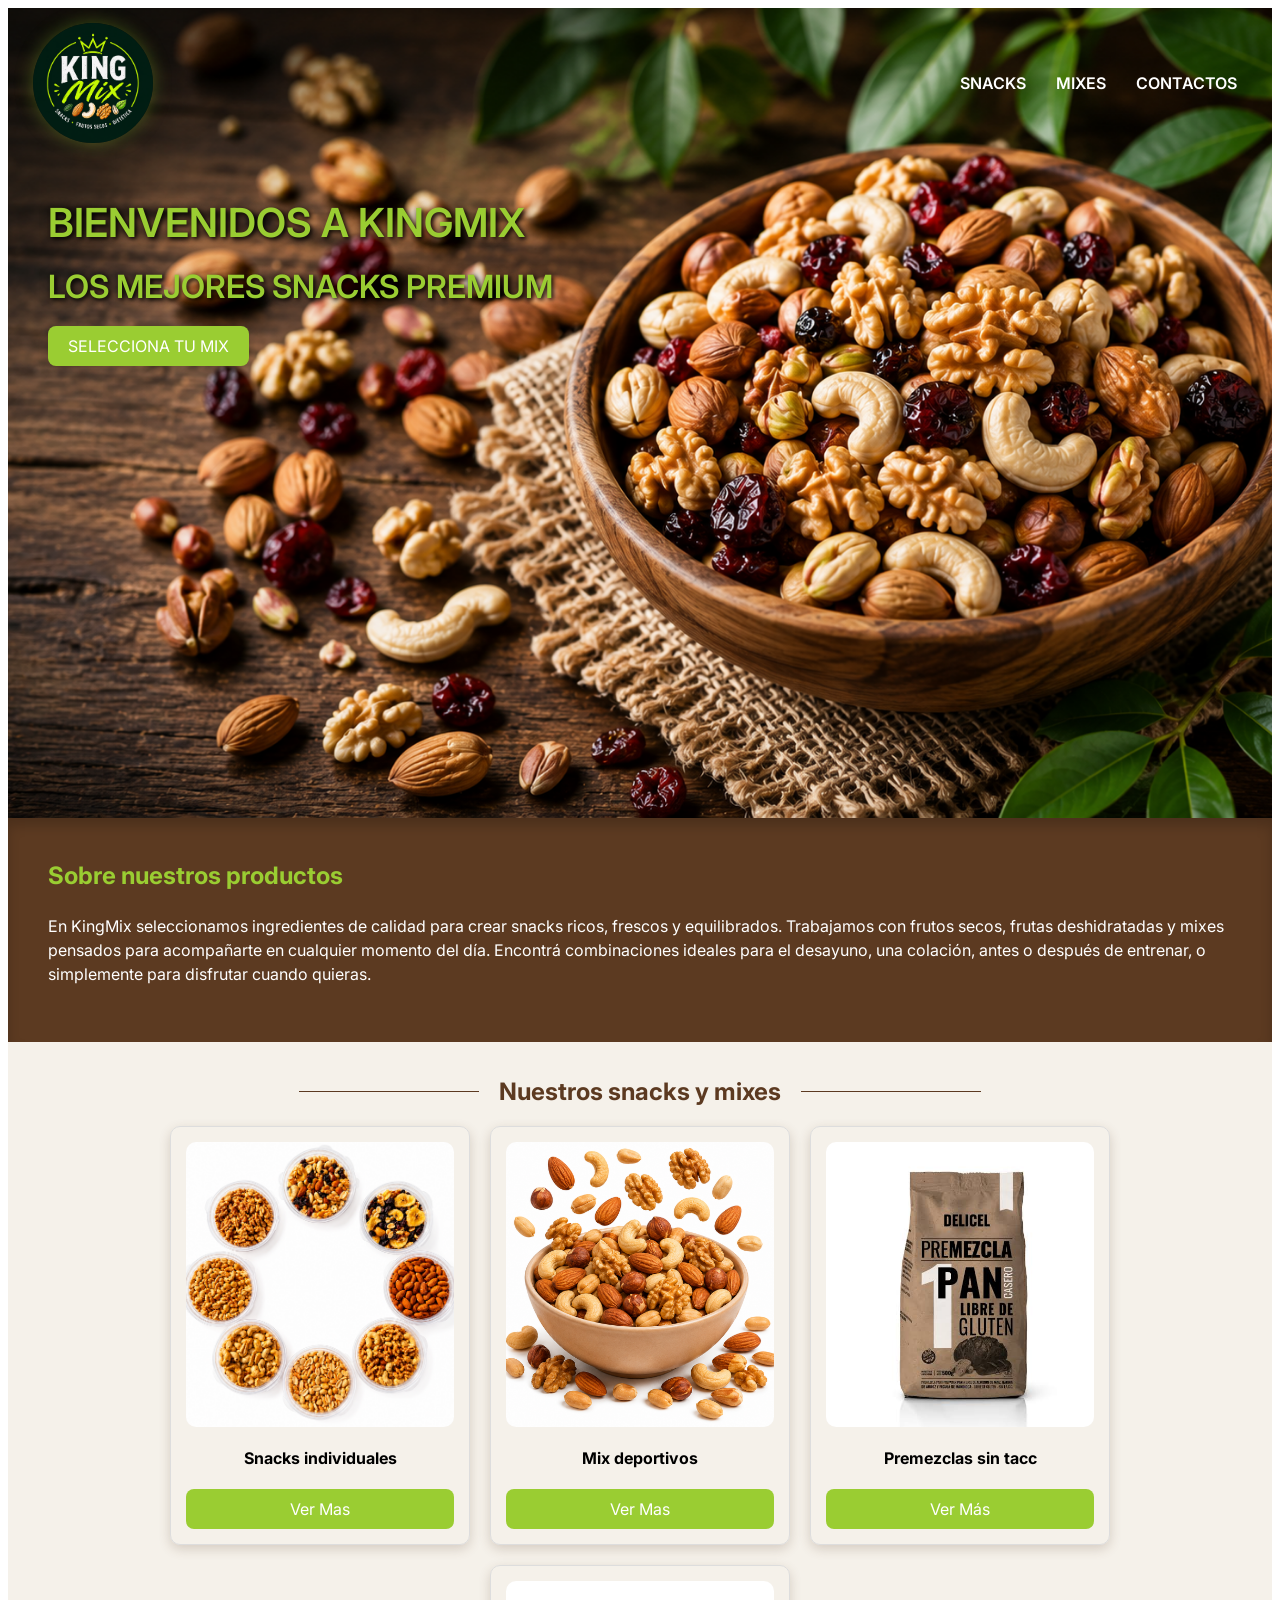
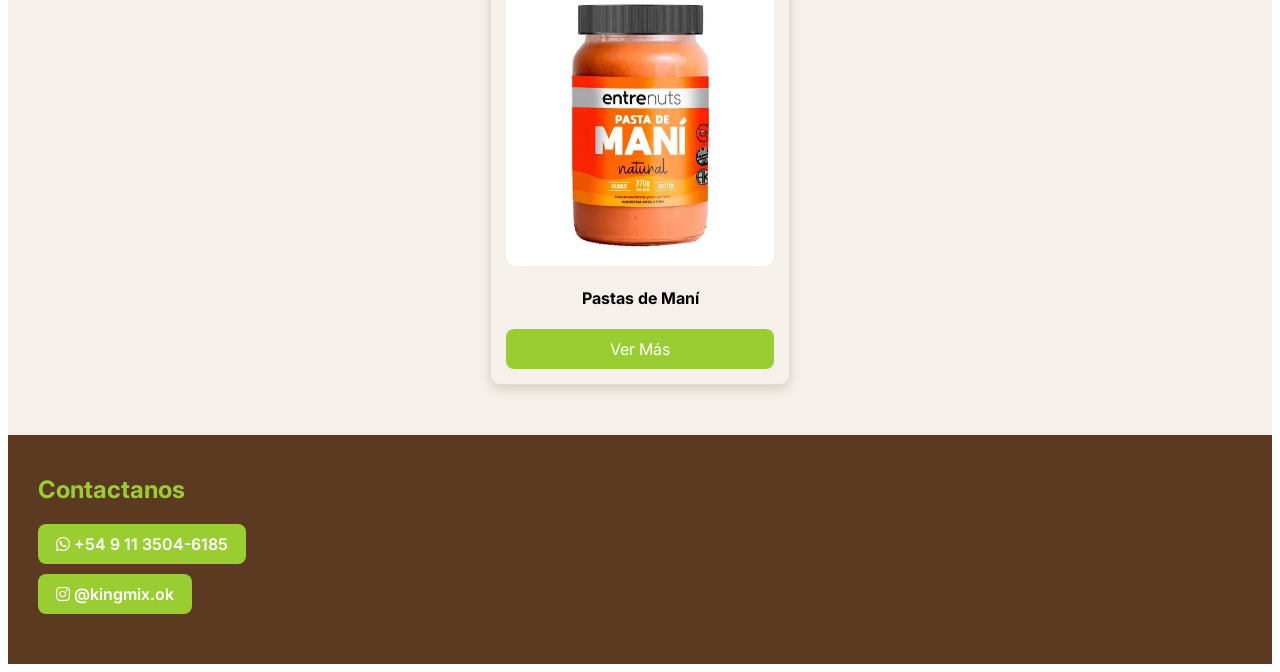
==== index.html @ 83a3de27 "Corrige nombre de index para despliegue" ====
<!DOCTYPE html>
<html lang="es">

<head>
  <meta charset="UTF-8">
  <meta name="viewport" content="width=device-width, initial-scale=1.0">
  <title>KingMix | Snacks y frutos secos</title>
  <meta name="description" content="KingMix ofrece snacks, frutos secos, mixes, premezclas sin TACC y pastas de maní. Conocé nuestros productos y elegí tus favoritos.">
  <link rel="preconnect" href="https://fonts.googleapis.com">
  <link rel="preconnect" href="https://fonts.gstatic.com" crossorigin>
  <link
    href="https://fonts.googleapis.com/css2?family=Bebas+Neue&family=Inter:ital,opsz,wght@0,14..32,100..900;1,14..32,100..900&display=swap"
    rel="stylesheet">
    <link rel="stylesheet" href="https://cdnjs.cloudflare.com/ajax/libs/font-awesome/6.7.2/css/all.min.css">
<link rel="stylesheet" href="./css/style.css">
</head>

<!--cabeza de pagina-->
<body class="body">
  <header class="indexheader">
    <nav class="navbar">
      <img src="./img/logo-kingmix.png.png" alt="logo de kingmix" class="logo">
      <!--botones arriba a la derecha-->
      <ul class="menu">
        <li class="snacks"><a href="#snacks">Snacks</a></li>
        <li class="mixs"><a href="#mixes">Mixes</a></li>
        <li class="contactos"><a href="#contactos">Contactos</a></li>
      </ul>
    </nav>

    <div class="hero-contenido">
    <h1 class="tituloindex">Bienvenidos a Kingmix</h1>
    <p class="parrafoindex indexheadertitulopremium">Los Mejores Snacks Premium</p>
    <a href="#snacks" class="colorblanco indexheaderbtn">Selecciona Tu Mix</a>
    </div>
  </header>

  <!--seccion de pagina(parrafo descriptivo)-->
  <section class="sobre-productos">
      <h2>Sobre nuestros productos</h2>

      <p>En KingMix seleccionamos ingredientes de calidad para crear snacks ricos, frescos y equilibrados. Trabajamos con frutos secos, frutas deshidratadas y mixes pensados para acompañarte en cualquier momento del día.

Encontrá combinaciones ideales para el desayuno, una colación, antes o después de entrenar, o simplemente para disfrutar cuando quieras.
      </p>
 
  </section>
  <!--inicio de main(muestra de mixs)-->
  <main>
    <section class="productos" id="snacks">
<h2>Nuestros snacks y mixes</h2>
<div class="contenedor-productos">

<article class="articuloimg">
<!--tarjeta 1-->
  <img src="img/snacks.individuales.png" alt="snacks individuales kingmix">
<h4>Snacks individuales</h4>
<a class="boton-comprar"
   href="./pages/snacks.html">
   Ver Mas
</a>
</article>
<!--tarjeta 2-->
<article class="articuloimg" id="mixes">
  <img src="img/mixdeportivo.png" alt="Mix Deportivo">
<h4>Mix deportivos</h4>
<a class="boton-comprar"
   href="./pages/mixes.html">
   Ver Mas
</a>
</article>
<!--tarjeta 3-->
<article class="articuloimg">
 <img src="img/premezclauniversal.jpeg" alt="Premezclas sin TACC">
<h4>Premezclas sin tacc</h4>
<a class="boton-comprar"
   href="./pages/premezclas.html">
    Ver Más
</a>
</article>
<!--tarjeta 4-->
<article class="articuloimg">
<img src="img/pastademani.jpeg" alt="Pastas de Maní KingMix">
    <h4>Pastas de Maní</h4>
<a class="boton-comprar"
   href="./pages/pastasdemani.html">
   Ver Más
</a>
</article>
</div>
</section>
</main>
<!--inicio de contactos-->
<footer id="contactos" class="contactos-footer">
    <h2>Contactanos</h2>
    <p>
<a href="https://wa.me/5491135046185" target="_blank" rel="noopener noreferrer" class="boton-whatsapp">
  <i class="fa-brands fa-whatsapp"></i>
  +54 9 11 3504-6185
</a>
</p>
  <p>
   <a href="https://www.instagram.com/kingmix.ok/"
   target="_blank"
   rel="noopener noreferrer"
   class="boton-instagram">
   <i class="fa-brands fa-instagram"></i>
   @kingmix.ok
</a>
</p>
</footer>
</body>
</html>
---- css/style.css ----
.boton-comprar {
  background-color: #9acd32;
  padding: 10px 20px;
  display: inline-block;
  text-decoration: none;
  color: white;
  border-radius: 8px;
  transition: 0.3s;
  margin-top: auto;
}
.boton-comprar:hover {
  background-color: #5c3a21;
}

.boton-whatsapp,
.boton-instagram {
  display: inline-block;
  background-color: #9acd32;
  padding: 10px 18px;
  color: white;
  border-radius: 8px;
}
.boton-whatsapp i,
.boton-instagram i {
  color: white;
}
.boton-whatsapp:hover,
.boton-instagram:hover {
  background-color: #7fb823;
  color: white;
  text-decoration: none;
}

.producto-snack, .articuloimg {
  border-radius: 10px;
  text-align: center;
  box-sizing: border-box;
}

.articuloimg {
  width: 300px;
  border: 1px solid #ddd;
  padding: 15px;
  box-shadow: 0 4px 12px rgba(92, 58, 33, 0.2);
  display: flex;
  flex-direction: column;
  transition: transform 0.3s ease;
}
.articuloimg img {
  width: 100%;
  border-radius: 10px;
  height: 285px;
  object-fit: cover;
}

.producto-snack {
  width: 300px;
  padding: 15px;
  box-shadow: 0 4px 12px rgba(92, 58, 33, 0.2);
  display: flex;
  flex-direction: column;
  border: 1px solid #ddd;
  transition: transform 0.3s ease;
}
.producto-snack:hover {
  transform: translateY(-5px);
  box-shadow: 0 8px 20px rgba(0, 0, 0, 0.18);
}
.producto-snack .presentaciones {
  margin-top: auto;
}
.producto-snack img {
  width: 100%;
  border-radius: 10px;
  height: 285px;
  object-fit: cover;
}

.img-noquis {
  object-fit: contain;
  transform: scale(0.99);
}

@media (max-width: 768px) {
  .logo {
    width: 80px;
  }
  .menu {
    gap: 15px;
    padding: 10px;
  }
  .tituloindex,
  .parrafoindex {
    font-size: 180%;
  }
  .navbar {
    flex-wrap: wrap;
  }
  .hero-contenido {
    padding: 25px;
    gap: 10px;
  }
  .indexheader {
    height: auto;
    min-height: 100vh;
  }
  .sobre-productos {
    padding: 25px;
  }
  .productos h2::before,
  .productos h2::after {
    width: 60px;
  }
  .articuloimg {
    width: 260px;
  }
  .contactos-footer {
    text-align: center;
  }
}
@media (min-width: 769px) and (max-width: 1024px) {
  .contenedor-productos,
  .lista-productos {
    gap: 20px;
    justify-content: center;
  }
  .articuloimg,
  .producto-snack {
    width: 280px;
  }
  .navbar {
    padding: 20px;
  }
  .hero-contenido {
    padding: 30px;
  }
}
.contactos-footer {
  background-color: #5c3a21;
  color: white;
  padding: 40px 30px;
}
.contactos-footer h2 {
  color: #9acd32;
}
.contactos-footer p {
  margin: 10px 0;
}
.contactos-footer a {
  color: #9acd32;
  text-decoration: none;
  font-weight: 600;
}
.contactos-footer a:hover {
  color: #c7f04b;
  text-decoration: underline;
}
.contactos-footer i {
  color: #9acd32;
}
.contactos-footer .boton-whatsapp,
.contactos-footer .boton-instagram {
  color: white;
}
.contactos-footer .boton-whatsapp i,
.contactos-footer .boton-instagram i {
  color: white;
}

.tituloindex,
.parrafoindex {
  color: rgb(15, 122, 15);
}

* {
  font-family: "Inter", sans-serif;
  box-sizing: border-box;
}

.colorblanco {
  color: rgb(255, 255, 255);
}

html {
  scroll-behavior: smooth;
}

/* header (todo dentro de la imagen)*/
.indexheader {
  background-image: url(../img/indexheaderbackground.webp.webp);
  height: 90vh;
  background-position: center;
  background-repeat: no-repeat;
  background-size: cover;
  text-transform: uppercase;
}

.tituloindex,
.parrafoindex {
  font-weight: 600;
  font-size: 250%;
  color: #9acd32;
  text-shadow: 2px 2px 4px rgba(0, 0, 0, 0.9), 0 0 10px rgba(0, 0, 0, 0.5);
  margin: 0;
}

.indexheadertitulopremium {
  font-size: 200%;
}

.indexheaderbtn {
  background-color: #9acd32;
  border: 1px solid #fff;
  border-radius: 8px;
  padding: 12px 22px;
}

.enlacesindex {
  display: inline-block;
}

.menu {
  display: flex;
  gap: 30px;
  list-style: none;
  justify-content: center;
  margin: 0;
  padding: 20px 35px;
}
.menu a {
  text-decoration: none;
  color: white;
  font-weight: 600;
  transition: 0.3s;
}
.menu a:hover {
  color: #9acd32;
  text-decoration: underline;
}

.logo {
  width: 120px;
  border-radius: 50%;
  margin: 15px 25px;
  box-shadow: 0 0 18px rgba(154, 205, 50, 0.35);
}

.navbar {
  display: flex;
  align-items: center;
  justify-content: space-between;
}

.hero-contenido {
  padding: 40px;
  display: flex;
  flex-direction: column;
  gap: 20px;
  align-items: flex-start;
}

.indexheaderbtn {
  background-color: #9acd32;
  padding: 10px 20px;
  border-radius: 8px;
  border: none;
  text-decoration: none;
  box-shadow: 0 4px 10px rgba(0, 0, 0, 0.25);
}
.indexheaderbtn:hover {
  background-color: #7fae24;
}

.header-snacks {
  background-color: #5c3a21;
  color: white;
  padding: 30px;
  text-align: center;
}
.header-snacks h1,
.header-snacks p {
  text-align: center;
  width: 100%;
  margin-left: auto;
  margin-right: auto;
}
.header-snacks a {
  color: #9acd32;
  text-decoration: none;
  display: block;
  text-align: left;
}

/* barra de descripcion de productos */
.sobre-productos {
  background-color: #5c3a21;
  width: 100%;
  margin: 0;
  padding: 40px;
  line-height: 1.5;
  border-radius: 0;
  color: white;
  box-shadow: inset 0 8px 12px rgba(0, 0, 0, 0.18);
}

h2 {
  color: #9acd32;
  margin-top: 0;
}

p {
  max-width: 1200px;
}

.productos h2 {
  display: flex;
  align-items: center;
  justify-content: center;
  gap: 20px;
  color: #5c3a21;
}

h2::before,
h2::after {
  content: "";
  width: 180px;
  height: 1px;
  background-color: #5c3a21;
}

main h2 {
  margin-top: 0;
  color: #5c3a21;
}

main {
  padding: 0;
}

.productos {
  background-color: #f5f1ea;
  padding: 35px 30px 50px;
  width: 100%;
}

.pagina-productos {
  background-color: #f5f0e6;
  padding: 40px 20px;
  min-height: 100vh;
}
.pagina-productos h2 {
  text-align: center;
  color: #5c3a21;
  font-size: 32px;
}
.pagina-productos p {
  text-align: center;
  color: #5c3a21;
  margin: 0 auto 30px auto;
  width: 100%;
}

.lista-productos {
  display: flex;
  gap: 25px;
  justify-content: center;
  flex-wrap: wrap;
}

.contenedor-productos {
  display: flex;
  justify-content: center;
  align-items: center;
  gap: 20px;
  flex-wrap: wrap;
}

/*# sourceMappingURL=style.css.map */
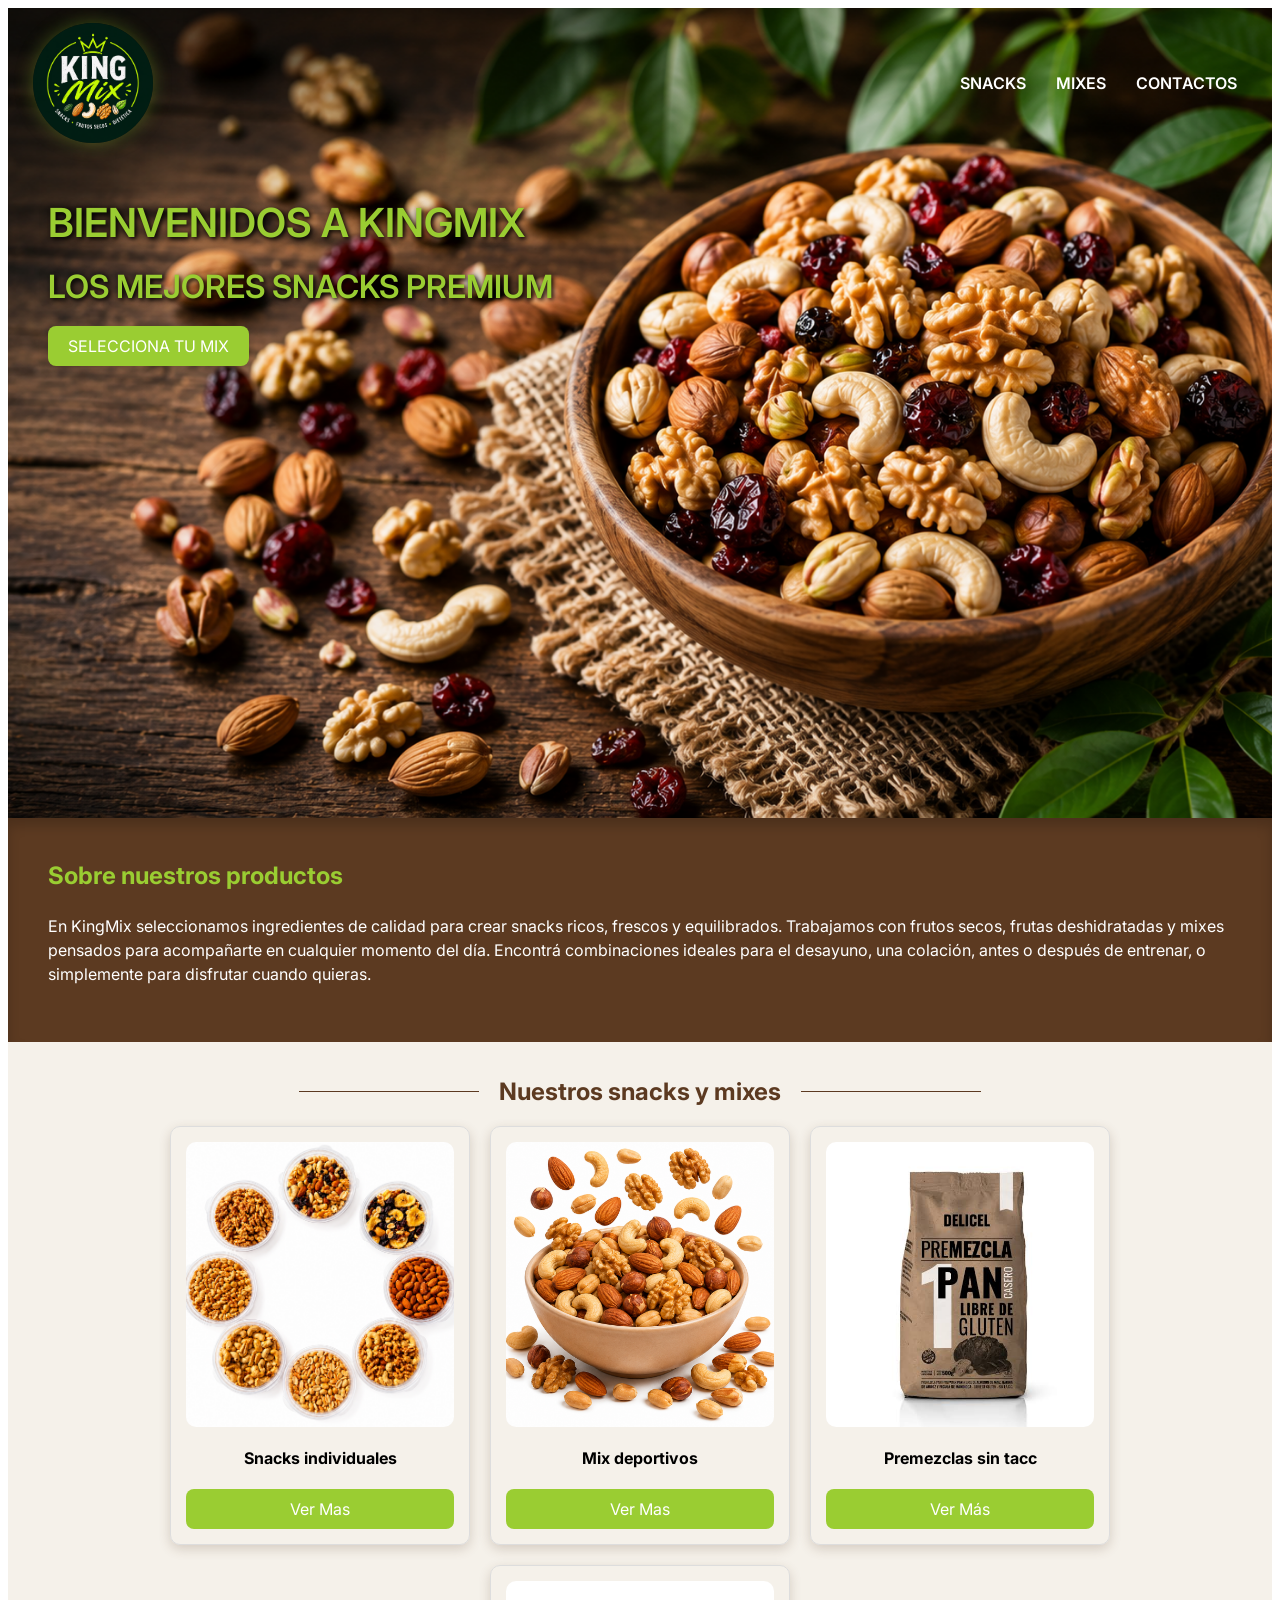
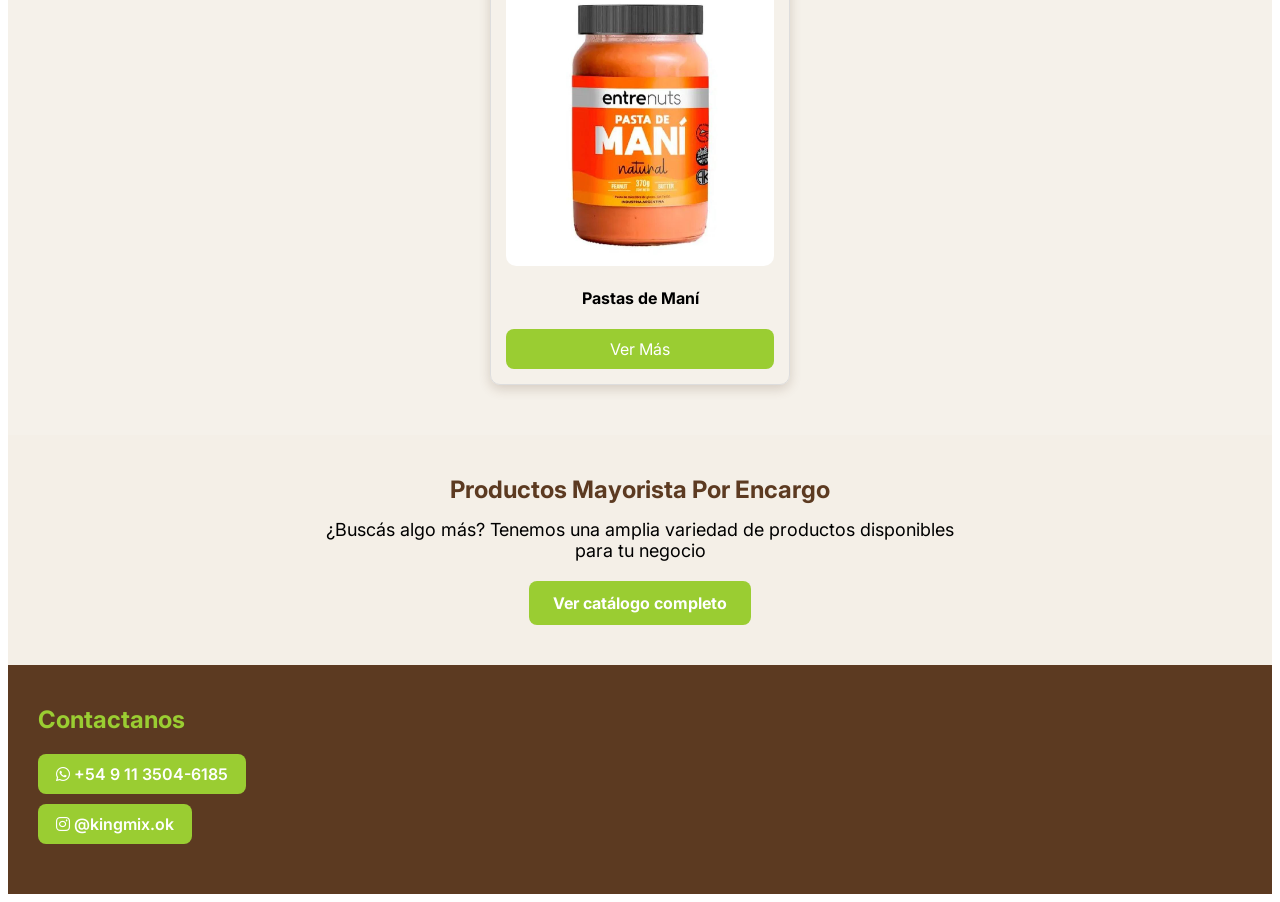
==== commit b8ca819a: "Agrega catalogo mayorista de productos" ====
--- a/index.html
+++ b/index.html
@@ -89,6 +89,21 @@
 </article>
 </div>
 </section>
+<section class="productos-encargo">
+  <h2>Productos Mayorista Por Encargo</h2>
+
+  <p>
+    ¿Buscás algo más? Tenemos una amplia variedad de productos
+    disponibles para tu negocio
+  </p>
+
+ <a href="./pdf/catalogo-mayorista-kingmix.pdf"
+   target="_blank"
+   rel="noopener noreferrer"
+   class="boton-catalogo">
+  Ver catálogo completo
+</a>
+</section>
 </main>
 <!--inicio de contactos-->
 <footer id="contactos" class="contactos-footer">
--- a/css/style.css
+++ b/css/style.css
@@ -79,6 +79,86 @@
 .img-noquis {
   object-fit: contain;
   transform: scale(0.99);
+}
+
+.carrusel-precios {
+  display: flex;
+  overflow-x: auto;
+  scroll-snap-type: x mandatory;
+  width: 100%;
+  scrollbar-width: none;
+}
+
+.carrusel-precios::-webkit-scrollbar {
+  display: none;
+}
+
+.precio-slide {
+  min-width: 100%;
+  scroll-snap-align: start;
+  text-align: center;
+}
+
+.precio-slide p {
+  margin: 4px 0;
+}
+
+.selector-sabores {
+  display: flex;
+  justify-content: center;
+  gap: 6px;
+  margin: 15px 0;
+}
+.selector-sabores button {
+  background-color: #9acd32;
+  color: white;
+  padding: 7px 10px;
+  border-radius: 6px;
+  font-size: 14px;
+  border: none;
+  cursor: pointer;
+}
+
+.precios-producto {
+  text-align: center;
+  margin-top: 60px;
+  margin-bottom: 25px;
+}
+.precios-producto p {
+  margin: 8px 0;
+}
+
+.variedades-mani {
+  text-align: center;
+  margin: 8px 0 0;
+}
+
+.bloque-mani {
+  margin-top: 35px;
+  text-align: center;
+}
+.bloque-mani .variedades-mani {
+  margin: 0 0 12px;
+}
+.bloque-mani .precios-producto {
+  margin-top: 0;
+}
+
+.producto-snack > p:not(.precios-producto p) {
+  min-height: 55px;
+}
+
+.ingredientes {
+  min-height: 55px;
+  text-align: center;
+}
+
+.pagina-mixes .precios-producto {
+  margin-top: 25px;
+  margin-bottom: 15px;
+}
+.pagina-mixes .ingredientes {
+  min-height: 38px;
 }
 
 @media (max-width: 768px) {
@@ -376,3 +456,37 @@
 }
 
 /*# sourceMappingURL=style.css.map */
+
+.productos-encargo {
+  text-align: center;
+  padding: 40px 20px;
+  background-color: #f4efe7;
+
+  h2 {
+    color: #5c3a21;
+    margin-bottom: 15px;
+  }
+
+  p {
+  margin: 0 auto 20px;
+  font-size: 18px;
+  max-width: 650px;
+  text-align: center;
+}
+}
+
+.boton-catalogo {
+  display: inline-block;
+  background-color: #9acd32;
+  color: white;
+  text-decoration: none;
+  padding: 12px 24px;
+  border-radius: 8px;
+  font-weight: bold;
+  transition: 0.3s;
+
+  &:hover {
+    transform: translateY(-2px);
+    opacity: 0.9;
+  }
+}
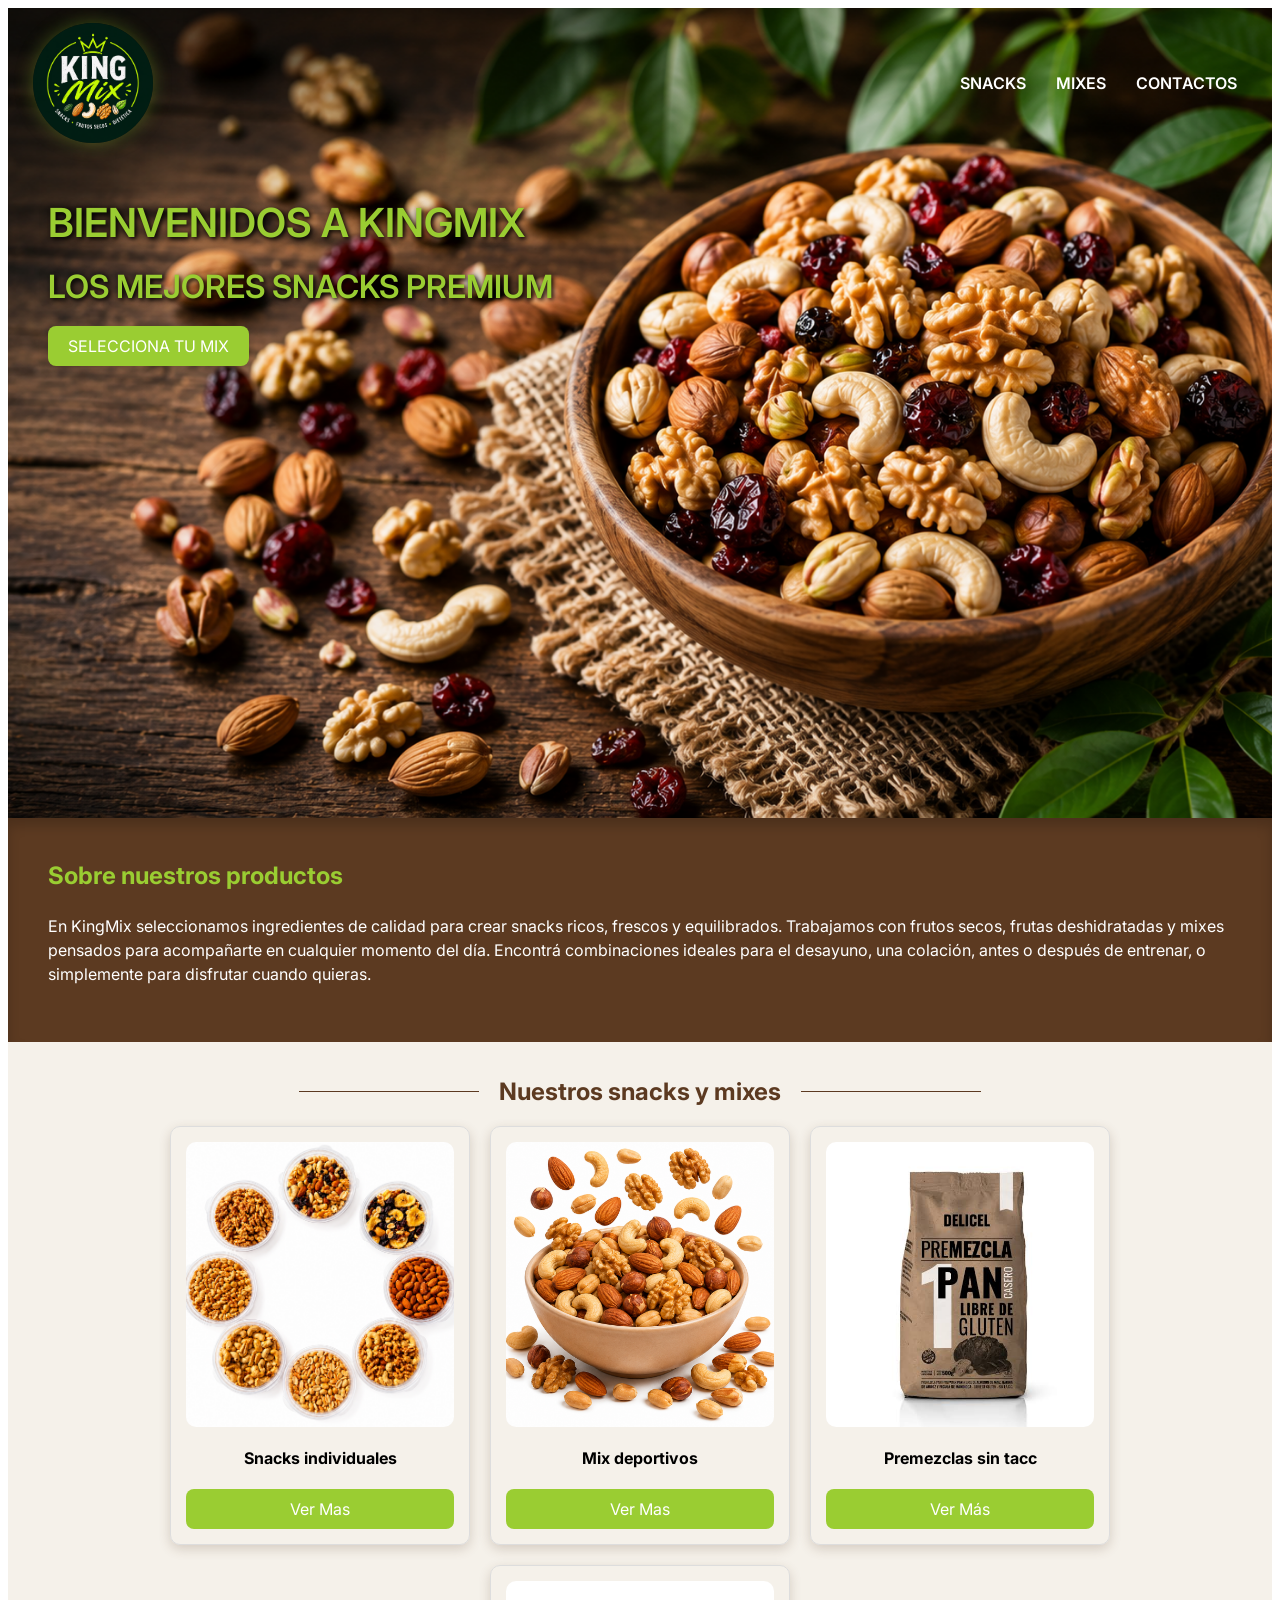
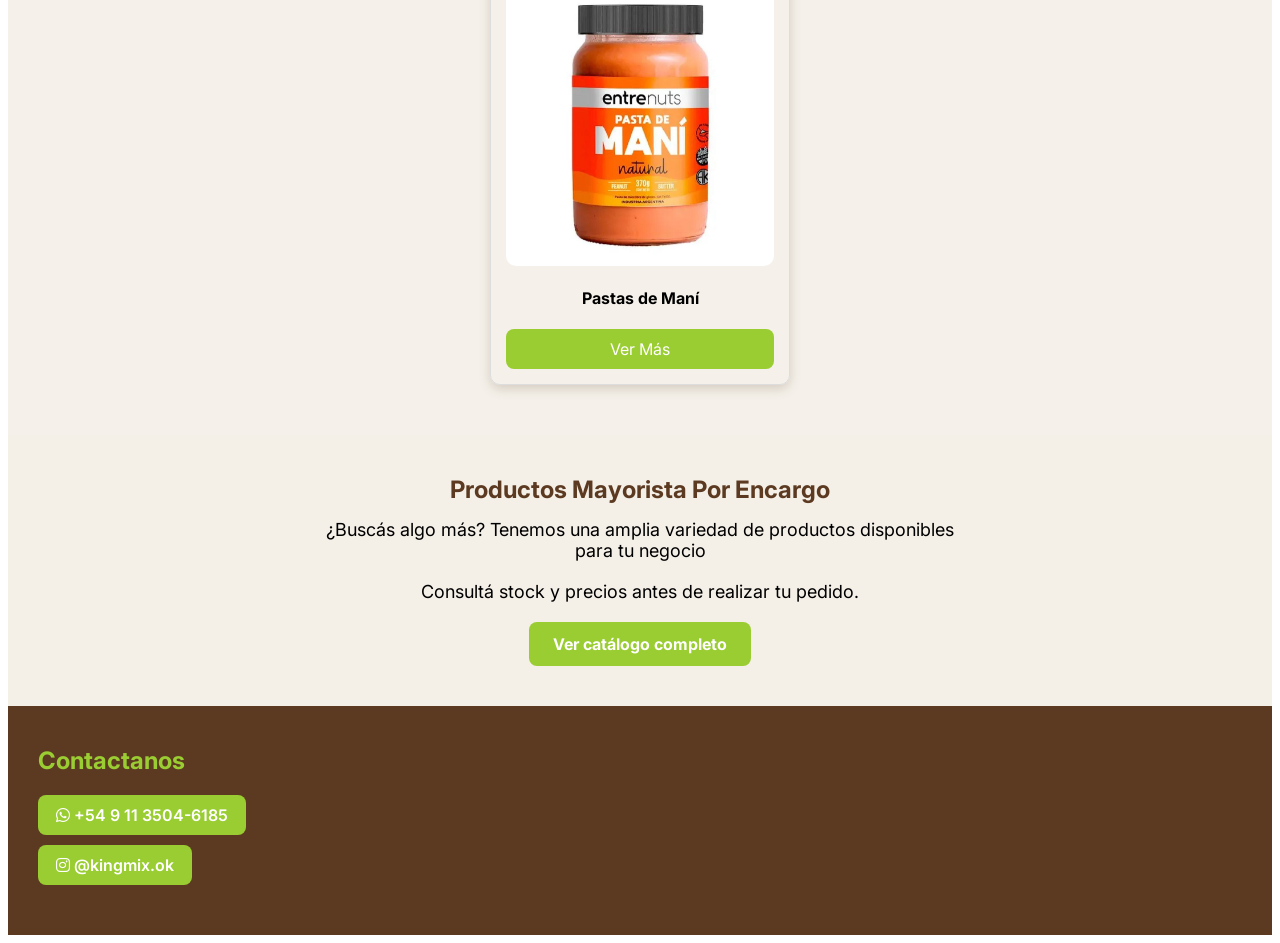
==== commit dd0c2c67: "Agrega aviso de stock y precios" ====
--- a/index.html
+++ b/index.html
@@ -96,6 +96,9 @@
     ¿Buscás algo más? Tenemos una amplia variedad de productos
     disponibles para tu negocio
   </p>
+<p class="consulta-catalogo">
+  Consultá stock y precios antes de realizar tu pedido.
+</p>
 
  <a href="./pdf/catalogo-mayorista-kingmix.pdf"
    target="_blank"
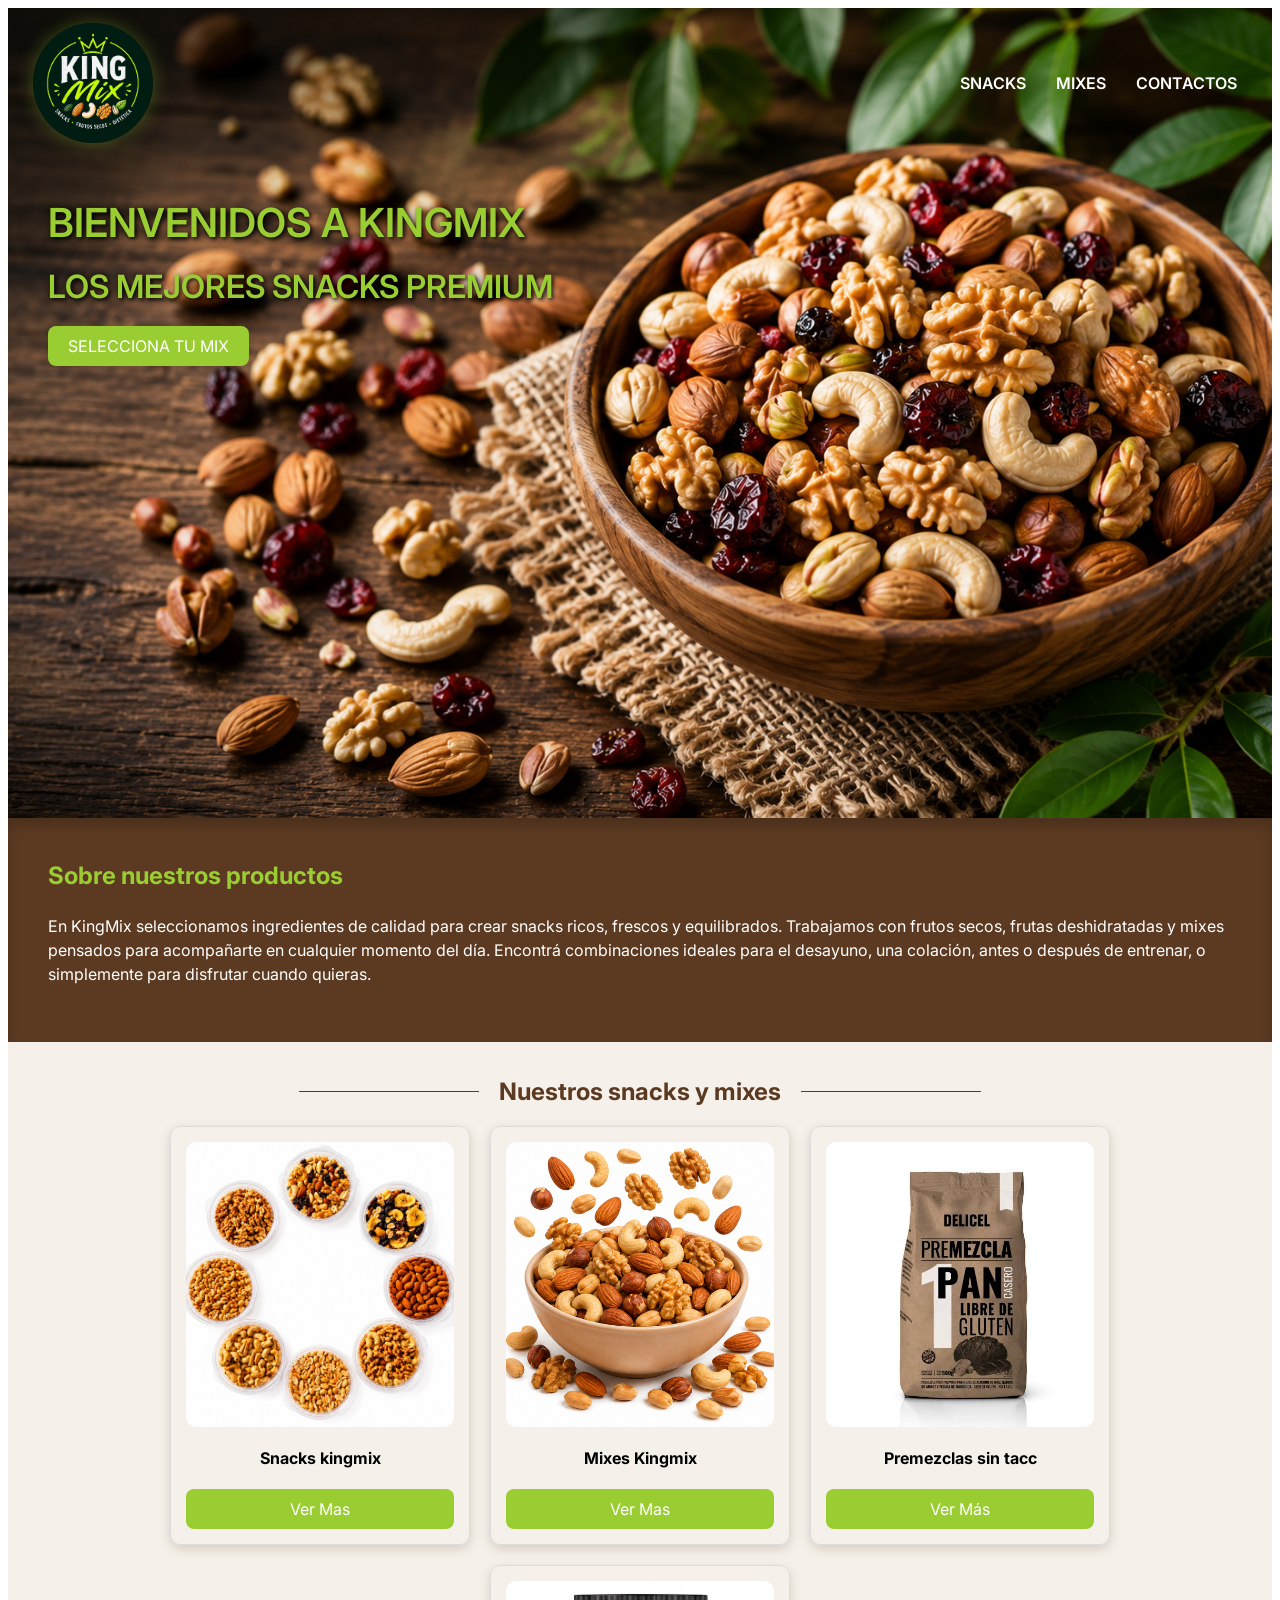
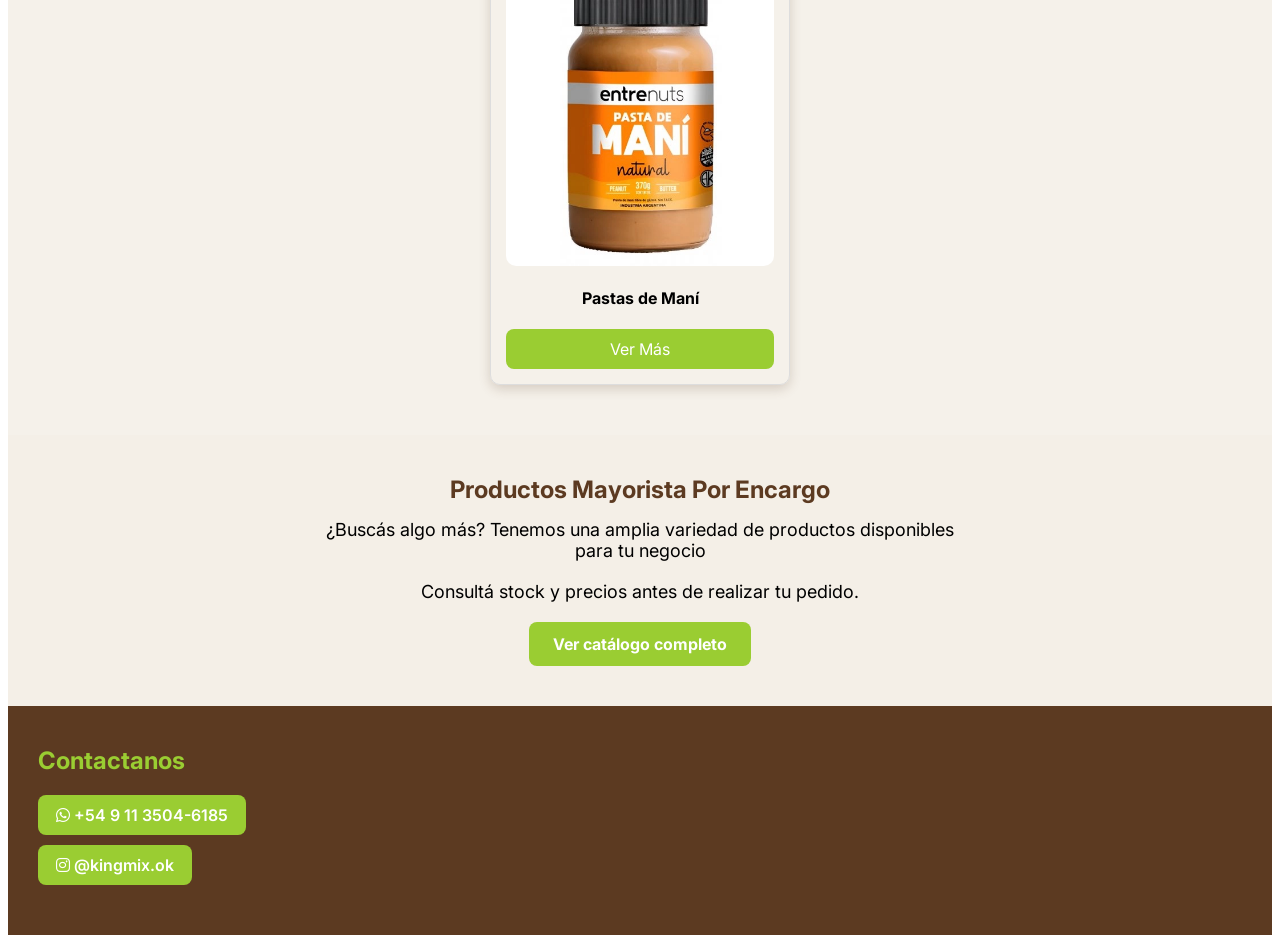
==== commit e7b10ba4: "Actualiza KingMix con nuevas tarjetas e imagenes" ====
--- a/index.html
+++ b/index.html
@@ -53,8 +53,8 @@
 
 <article class="articuloimg">
 <!--tarjeta 1-->
-  <img src="img/snacks.individuales.png" alt="snacks individuales kingmix">
-<h4>Snacks individuales</h4>
+  <img src="img/snacks.individuales.png" alt="Snacks Kingmix">
+<h4>Snacks kingmix</h4>
 <a class="boton-comprar"
    href="./pages/snacks.html">
    Ver Mas
@@ -62,8 +62,8 @@
 </article>
 <!--tarjeta 2-->
 <article class="articuloimg" id="mixes">
-  <img src="img/mixdeportivo.png" alt="Mix Deportivo">
-<h4>Mix deportivos</h4>
+  <img src="img/mixdeportivo.png" alt="Mixes KingMix">
+<h4>Mixes Kingmix</h4>
 <a class="boton-comprar"
    href="./pages/mixes.html">
    Ver Mas
@@ -80,7 +80,7 @@
 </article>
 <!--tarjeta 4-->
 <article class="articuloimg">
-<img src="img/pastademani.jpeg" alt="Pastas de Maní KingMix">
+<img src="img/pastademani.webp" alt="Pastas de Maní KingMix">
     <h4>Pastas de Maní</h4>
 <a class="boton-comprar"
    href="./pages/pastasdemani.html">
--- a/css/style.css
+++ b/css/style.css
@@ -489,4 +489,43 @@
     transform: translateY(-2px);
     opacity: 0.9;
   }
+}
+
+.pastas-mani .producto-snack img {
+    width: 100%;
+    height: 305px;
+    object-fit: contain;
+    object-position: center;
+    transform-origin: center;
+}
+
+/* Ajuste visual de cada pote */
+
+.pastas-mani .pasta-natural {
+    transform: scale(1);
+}
+
+.pastas-mani .pasta-protein {
+    transform: scale(1.05);
+}
+
+.pastas-mani .pasta-semillas {
+    transform: scale(0.95);
+}
+
+.contenedor-pasta-img {
+    width: 100%;
+    height: 305px;
+    background-color: white;
+    display: flex;
+    justify-content: center;
+    align-items: center;
+    overflow: hidden;
+}
+.tarjeta-pasas .presentaciones {
+    margin-bottom: 15px;
+}
+
+.tarjeta-pasas .precios-producto {
+    margin-top: 65px;
 }
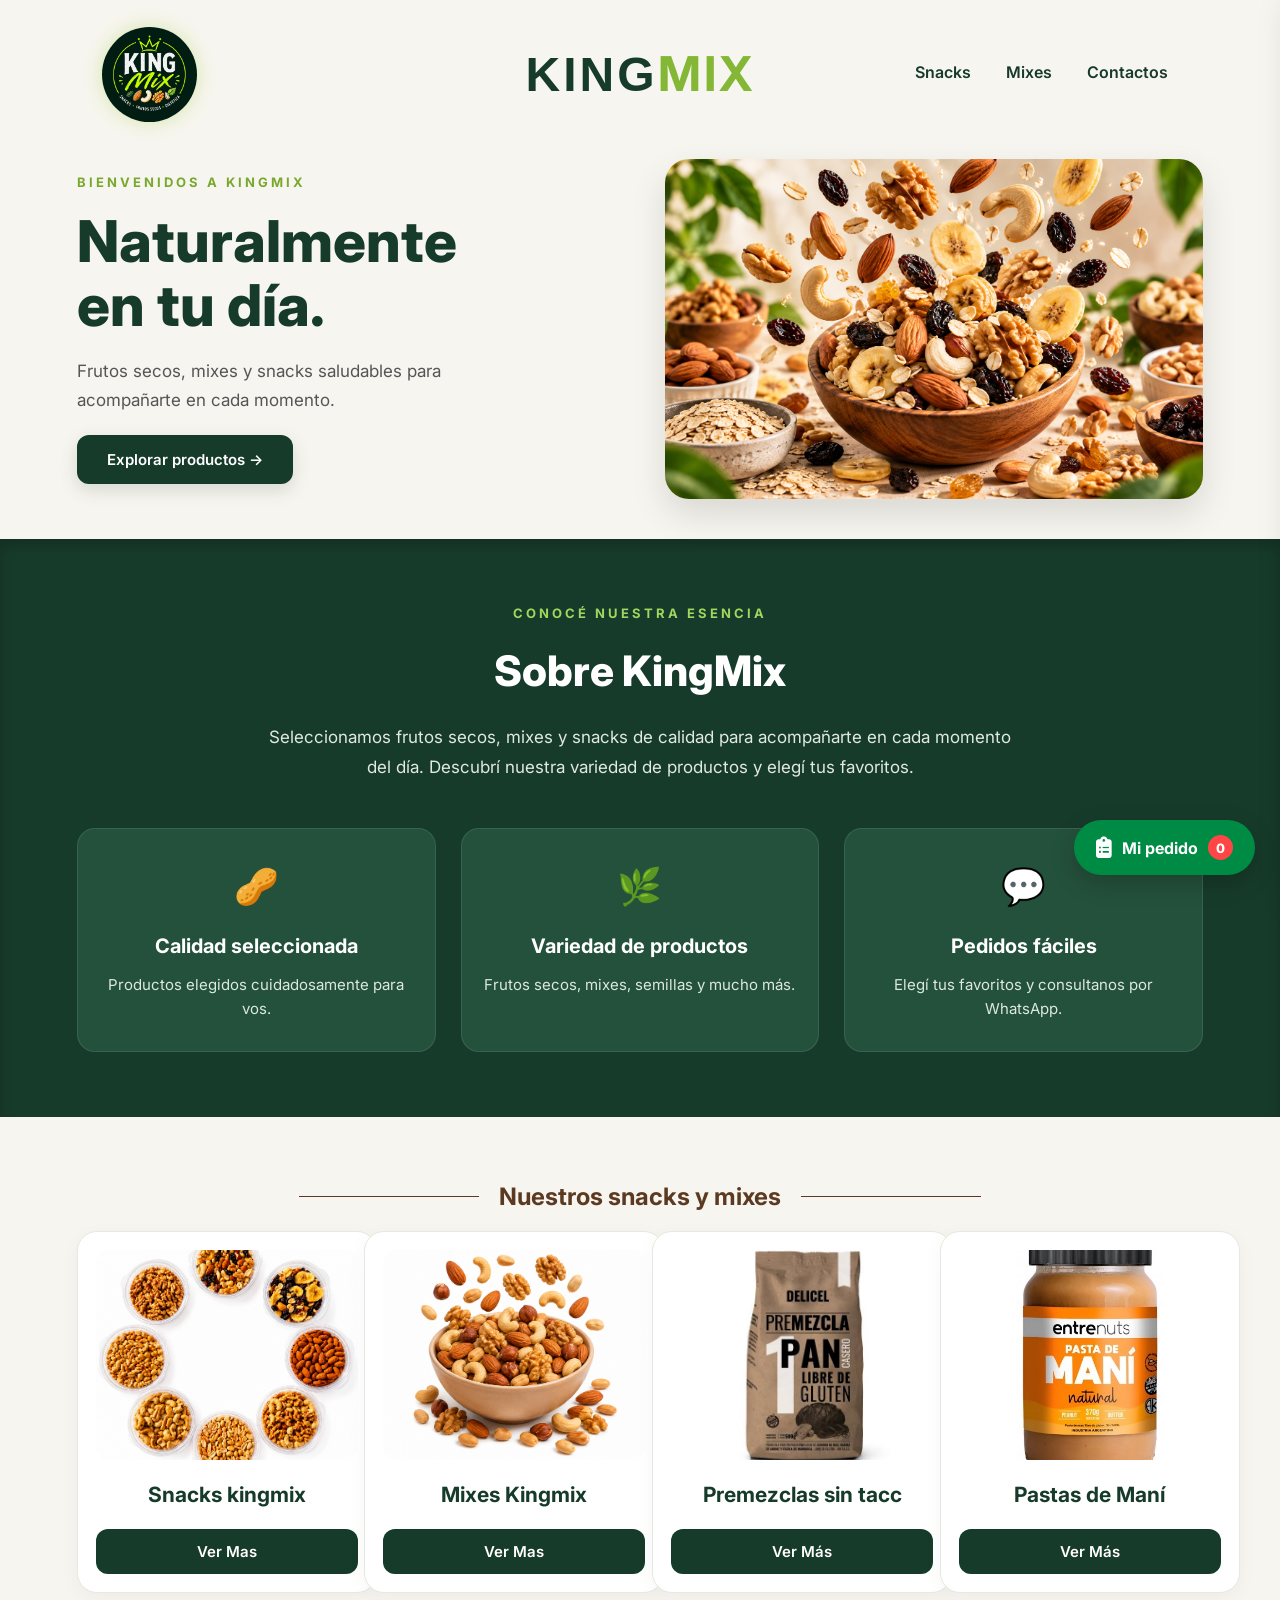
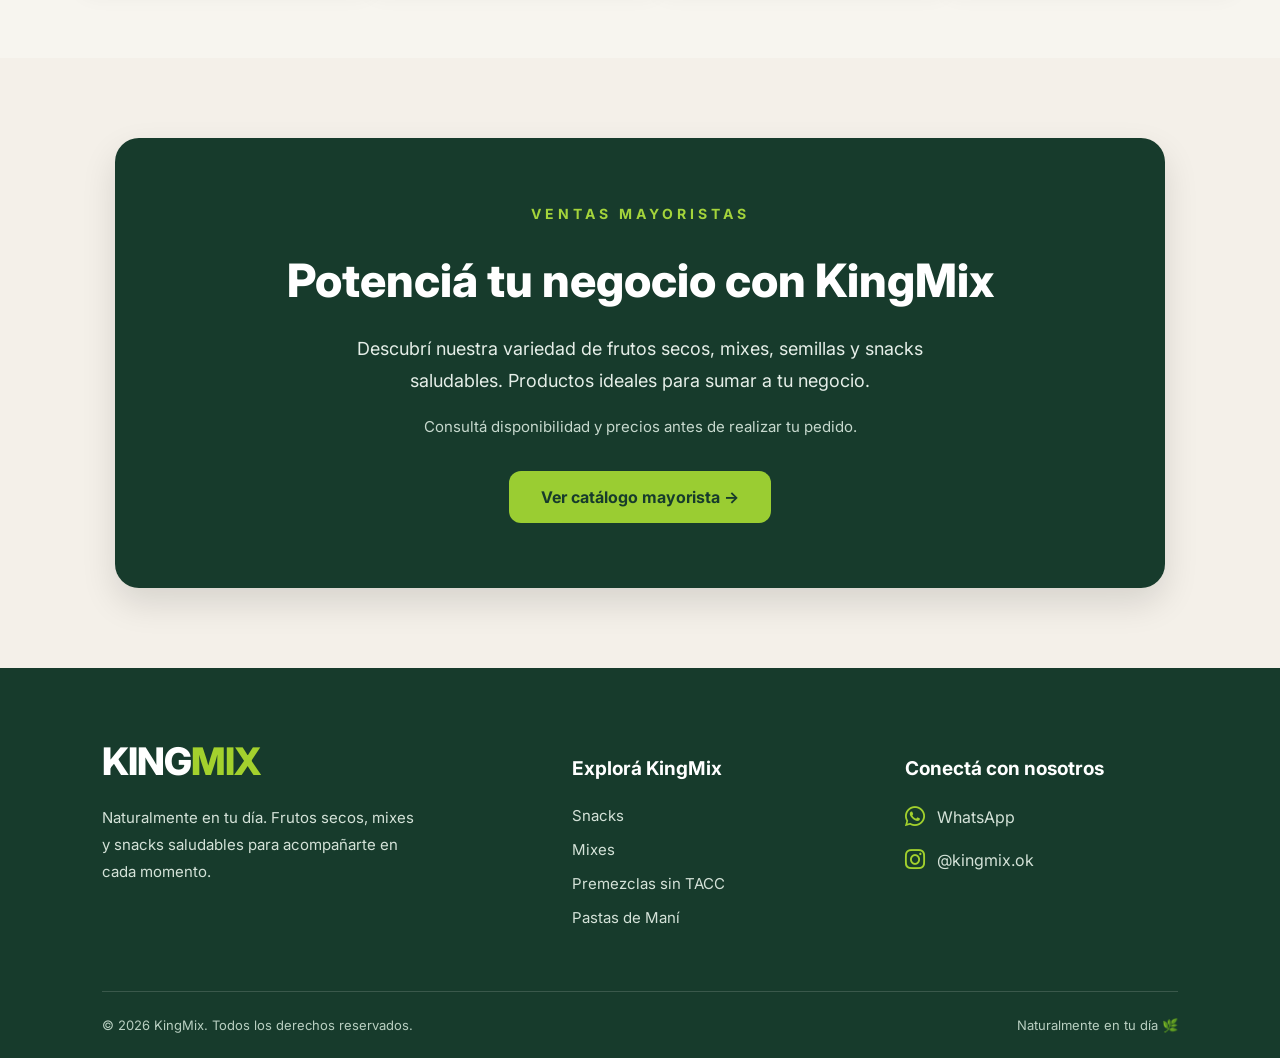
==== commit da64cc43: "Mejoras en Snacks: nuevo diseño y sistema de pedidos" ====
--- a/index.html
+++ b/index.html
@@ -17,34 +17,101 @@
 
 <!--cabeza de pagina-->
 <body class="body">
-  <header class="indexheader">
+<header class="indexheader">
+
     <nav class="navbar">
-      <img src="./img/logo-kingmix.png.png" alt="logo de kingmix" class="logo">
-      <!--botones arriba a la derecha-->
-      <ul class="menu">
-        <li class="snacks"><a href="#snacks">Snacks</a></li>
-        <li class="mixs"><a href="#mixes">Mixes</a></li>
-        <li class="contactos"><a href="#contactos">Contactos</a></li>
-      </ul>
+
+        <!-- LOGO KINGMIX -->
+        <img src="./img/logo-kingmix.png.png"
+             alt="Logo oficial KingMix"
+             class="logo">
+
+        <!-- NOMBRE DE LA MARCA -->
+        <a href="./index.html" class="navbar-marca">
+            KING<span>MIX</span>
+        </a>
+
+        <!-- MENÚ DE NAVEGACIÓN -->
+        <ul class="menu">
+            <li class="snacks"><a href="#snacks">Snacks</a></li>
+            <li class="mix"><a href="#mixes">Mixes</a></li>
+            <li class="contactos"><a href="#contactos">Contactos</a></li>
+        </ul>
+
     </nav>
 
-    <div class="hero-contenido">
-    <h1 class="tituloindex">Bienvenidos a Kingmix</h1>
-    <p class="parrafoindex indexheadertitulopremium">Los Mejores Snacks Premium</p>
-    <a href="#snacks" class="colorblanco indexheaderbtn">Selecciona Tu Mix</a>
-    </div>
+   <div class="hero-contenido">
+
+    <div class="hero-texto">
+        <span class="hero-etiqueta">BIENVENIDOS A KINGMIX</span>
+
+        <h1 class="tituloindex">
+            Naturalmente <br>
+            en tu día.
+        </h1>
+
+        <p class="parrafoindex">
+            Frutos secos, mixes y snacks saludables
+            para acompañarte en cada momento.
+        </p>
+
+        <a href="#snacks" class="indexheaderbtn">
+            Explorar productos →
+        </a>
+    </div>
+
+  <div class="hero-imagen">
+    <img src="./img/kingmix-portada.png"
+         alt="Frutos secos y mixes KingMix">
+</div>
+</div>
+
   </header>
 
   <!--seccion de pagina(parrafo descriptivo)-->
-  <section class="sobre-productos">
-      <h2>Sobre nuestros productos</h2>
-
-      <p>En KingMix seleccionamos ingredientes de calidad para crear snacks ricos, frescos y equilibrados. Trabajamos con frutos secos, frutas deshidratadas y mixes pensados para acompañarte en cualquier momento del día.
-
-Encontrá combinaciones ideales para el desayuno, una colación, antes o después de entrenar, o simplemente para disfrutar cuando quieras.
-      </p>
- 
-  </section>
+ <!-- SECCIÓN SOBRE KINGMIX -->
+
+<section class="sobre-productos">
+
+    <div class="sobre-contenedor">
+
+        <span class="sobre-etiqueta">
+            CONOCÉ NUESTRA ESENCIA
+        </span>
+
+        <h2>Sobre KingMix</h2>
+
+        <p class="sobre-descripcion">
+            Seleccionamos frutos secos, mixes y snacks de calidad
+            para acompañarte en cada momento del día.
+            Descubrí nuestra variedad de productos y elegí tus favoritos.
+        </p>
+
+        <div class="sobre-beneficios">
+
+            <div class="beneficio-card">
+                <span class="beneficio-icono">🥜</span>
+                <h3>Calidad seleccionada</h3>
+                <p>Productos elegidos cuidadosamente para vos.</p>
+            </div>
+
+            <div class="beneficio-card">
+                <span class="beneficio-icono">🌿</span>
+                <h3>Variedad de productos</h3>
+                <p>Frutos secos, mixes, semillas y mucho más.</p>
+            </div>
+
+            <div class="beneficio-card">
+                <span class="beneficio-icono">💬</span>
+                <h3>Pedidos fáciles</h3>
+                <p>Elegí tus favoritos y consultanos por WhatsApp.</p>
+            </div>
+
+        </div>
+
+    </div>
+
+</section>
   <!--inicio de main(muestra de mixs)-->
   <main>
     <section class="productos" id="snacks">
@@ -89,43 +156,214 @@
 </article>
 </div>
 </section>
+<!-- SECCIÓN MAYORISTA KINGMIX -->
 <section class="productos-encargo">
-  <h2>Productos Mayorista Por Encargo</h2>
-
-  <p>
-    ¿Buscás algo más? Tenemos una amplia variedad de productos
-    disponibles para tu negocio
-  </p>
-<p class="consulta-catalogo">
-  Consultá stock y precios antes de realizar tu pedido.
-</p>
-
- <a href="./pdf/catalogo-mayorista-kingmix.pdf"
-   target="_blank"
-   rel="noopener noreferrer"
-   class="boton-catalogo">
-  Ver catálogo completo
-</a>
+
+    <div class="mayorista-card">
+
+        <span class="mayorista-etiqueta">
+            VENTAS MAYORISTAS
+        </span>
+
+        <h2>Potenciá tu negocio con KingMix</h2>
+
+        <p class="mayorista-descripcion">
+            Descubrí nuestra variedad de frutos secos,
+            mixes, semillas y snacks saludables.
+            Productos ideales para sumar a tu negocio.
+        </p>
+
+        <p class="consulta-catalogo">
+            Consultá disponibilidad y precios antes
+            de realizar tu pedido.
+        </p>
+
+        <a href="./pdf/catalogo-mayorista-kingmix.pdf"
+           target="_blank"
+           rel="noopener noreferrer"
+           class="boton-catalogo">
+            Ver catálogo mayorista →
+        </a>
+
+    </div>
+
 </section>
 </main>
 <!--inicio de contactos-->
-<footer id="contactos" class="contactos-footer">
-    <h2>Contactanos</h2>
-    <p>
-<a href="https://wa.me/5491135046185" target="_blank" rel="noopener noreferrer" class="boton-whatsapp">
-  <i class="fa-brands fa-whatsapp"></i>
-  +54 9 11 3504-6185
-</a>
-</p>
-  <p>
-   <a href="https://www.instagram.com/kingmix.ok/"
-   target="_blank"
-   rel="noopener noreferrer"
-   class="boton-instagram">
-   <i class="fa-brands fa-instagram"></i>
-   @kingmix.ok
-</a>
-</p>
+<!-- FOOTER KINGMIX -->
+<footer id="contactos" class="footer-kingmix">
+
+  <div class="footer-contenedor">
+
+    <!-- MARCA -->
+    <div class="footer-columna footer-marca">
+      <h2>KING<span>MIX</span></h2>
+
+      <p>
+        Naturalmente en tu día.
+        Frutos secos, mixes y snacks saludables
+        para acompañarte en cada momento.
+      </p>
+    </div>
+
+    <!-- NAVEGACIÓN -->
+    <div class="footer-columna">
+      <h3>Explorá KingMix</h3>
+
+      <ul>
+        <li><a href="pages/snacks.html">Snacks</a></li>
+        <li><a href="pages/mixes.html">Mixes</a></li>
+        <li><a href="pages/premezclas.html">Premezclas sin TACC</a></li>
+        <li><a href="pages/pastasdemani.html">Pastas de Maní</a></li>
+      </ul>
+    </div>
+
+    <!-- CONTACTO -->
+    <div class="footer-columna">
+      <h3>Conectá con nosotros</h3>
+
+      <a
+        href="https://wa.me/5491135046185"
+        target="_blank"
+        rel="noopener noreferrer"
+        class="footer-red"
+      >
+        <i class="fa-brands fa-whatsapp"></i>
+        WhatsApp
+      </a>
+
+      <a
+        href="https://www.instagram.com/kingmix.ok/"
+        target="_blank"
+        rel="noopener noreferrer"
+        class="footer-red"
+      >
+        <i class="fa-brands fa-instagram"></i>
+        @kingmix.ok
+      </a>
+    </div>
+
+  </div>
+
+  <!-- PARTE INFERIOR -->
+  <div class="footer-inferior">
+    <p>© 2026 KingMix. Todos los derechos reservados.</p>
+    <p>Naturalmente en tu día 🌿</p>
+  </div>
+
 </footer>
+<!-- =====================================
+     KINGMIX - SISTEMA DE PEDIDOS
+===================================== -->
+
+<!-- BOTÓN FLOTANTE -->
+<button
+  type="button"
+  id="abrir-pedido"
+  class="pedido-flotante"
+  aria-label="Abrir mi lista de pedidos"
+  aria-controls="panel-pedido"
+  aria-expanded="false"
+>
+  <i class="fa-solid fa-clipboard-list"></i>
+  Mi pedido
+  <span id="contador-pedido">0</span>
+</button>
+
+<!-- FONDO OSCURO -->
+<div id="pedido-overlay" class="pedido-overlay"></div>
+
+<!-- BARRA LATERAL -->
+<aside
+  id="panel-pedido"
+  class="panel-pedido"
+  role="dialog"
+  aria-modal="true"
+  aria-labelledby="titulo-pedido"
+  aria-hidden="true"
+  inert
+>
+  <!-- ENCABEZADO -->
+  <div class="pedido-encabezado">
+
+    <div>
+      <h2 id="titulo-pedido">
+        <i class="fa-solid fa-clipboard-list"></i>
+        Mi pedido KingMix
+      </h2>
+
+      <p>Tu lista de productos para enviar por WhatsApp.</p>
+    </div>
+
+    <button
+      type="button"
+      id="cerrar-pedido"
+      class="pedido-cerrar"
+      aria-label="Cerrar lista de pedidos"
+    >
+      &times;
+    </button>
+
+  </div>
+
+  <!-- PRODUCTOS SELECCIONADOS -->
+  <div id="pedido-productos" class="pedido-productos">
+
+    <div class="pedido-vacio">
+      <i class="fa-solid fa-basket-shopping"></i>
+      <h3>Tu lista está vacía</h3>
+      <p>Explorá nuestros productos y agregá tus favoritos.</p>
+    </div>
+
+  </div>
+
+  <!-- RESUMEN DEL PEDIDO -->
+  <div class="pedido-resumen">
+
+    <div class="pedido-total">
+      <span>Total estimado</span>
+      <strong id="pedido-precio-total">$0</strong>
+    </div>
+
+    <p class="pedido-aviso">
+      <i class="fa-solid fa-circle-info"></i>
+      Los precios y la disponibilidad están sujetos
+      a confirmación. Tu pedido se coordina
+      directamente por WhatsApp.
+    </p>
+
+    <!-- WHATSAPP -->
+    <button
+      type="button"
+      id="enviar-pedido"
+      class="pedido-whatsapp"
+      disabled
+    >
+      <i class="fa-brands fa-whatsapp"></i>
+      Consultar pedido por WhatsApp
+      <span>→</span>
+    </button>
+
+    <!-- ACCIONES -->
+    <div class="pedido-acciones">
+
+      <button type="button" id="vaciar-pedido">
+        <i class="fa-regular fa-trash-can"></i>
+        Vaciar lista
+      </button>
+
+      <button type="button" id="seguir-comprando">
+        <i class="fa-solid fa-plus"></i>
+        Seguir agregando
+      </button>
+
+    </div>
+
+  </div>
+
+</aside>
+
+<!-- JAVASCRIPT DE PEDIDOS -->
+<script src="js/pedidos.js" defer></script>
 </body>
 </html>
--- a/css/style.css
+++ b/css/style.css
@@ -268,7 +268,7 @@
 /* header (todo dentro de la imagen)*/
 .indexheader {
   background-image: url(../img/indexheaderbackground.webp.webp);
-  height: 90vh;
+  height: 450px;
   background-position: center;
   background-repeat: no-repeat;
   background-size: cover;
@@ -337,6 +337,10 @@
   flex-direction: column;
   gap: 20px;
   align-items: flex-start;
+     background: rgba(0, 0, 0, 0.38);
+    border-radius: 18px;
+    max-width: 620px;
+    backdrop-filter: blur(3px);
 }
 
 .indexheaderbtn {
@@ -528,4 +532,2035 @@
 
 .tarjeta-pasas .precios-producto {
     margin-top: 65px;
+}
+/* BOTÓN DE BENEFICIOS */
+
+.beneficios-producto {
+    width: 100%;
+    margin-top: 20px;
+    margin-bottom: 12px;
+}
+.beneficios-producto summary {
+    display: block;
+    width: 100%;
+    box-sizing: border-box;
+    padding: 12px 18px;
+
+    background-color: #1f6b2a;
+    color: white;
+
+    border: none;
+    border-radius: 8px;
+
+    font-weight: 700;
+    text-align: center;
+    cursor: pointer;
+
+    transition: 0.3s ease;
+}
+
+/* Quita la flecha predeterminada */
+.beneficios-producto summary::-webkit-details-marker {
+    display: none;
+}
+
+.beneficios-producto summary::marker {
+    display: none;
+    content: "";
+}
+
+.beneficios-producto summary:hover {
+    background-color: #174f20;
+}
+
+/* Contenido desplegable */
+
+.beneficios-contenido {
+    margin-top: 10px;
+    padding: 14px;
+    background-color: #f5f9f5;
+    border-radius: 8px;
+    text-align: left;
+}
+
+.beneficios-contenido p {
+    margin: 7px 0;
+    font-size: 14px;
+    line-height: 1.5;
+}
+.producto-snack .boton-comprar {
+    width: 100%;
+    box-sizing: border-box;
+}
+
+.producto-snack .boton-comprar {
+    width: 100%;
+    box-sizing: border-box;
+}
+.producto-snack .boton-comprar {
+    width: 100%;
+    box-sizing: border-box;
+}
+/* ALINEAR BENEFICIOS Y BOTONES AL FINAL DE LAS TARJETAS */
+
+.producto-snack {
+    display: flex;
+    flex-direction: column;
+}
+
+.producto-snack .precios-producto {
+    margin-bottom: 0;
+}
+
+.producto-snack .beneficios-producto {
+    margin-top: auto;
+    margin-bottom: 12px;
+}
+
+.producto-snack .boton-comprar {
+    margin-top: 0;
+    width: 100%;
+    box-sizing: border-box;
+}
+
+/* ==========================================
+   KINGMIX - NUEVA PORTADA MODERNA
+========================================== */
+
+/* PORTADA PRINCIPAL */
+
+.indexheader {
+    background: #f7f5ef;
+    height: auto;
+    min-height: 0;
+    padding: 0;
+    text-transform: none;
+}
+
+/* BARRA DE NAVEGACIÓN */
+
+.indexheader .navbar {
+    display: flex;
+    justify-content: space-between;
+    align-items: center;
+    padding: 15px 6%;
+    background: #f7f5ef;
+}
+
+/* LOGO */
+
+.indexheader .logo {
+    width: 95px;
+    height: auto;
+}
+
+/* MENÚ */
+
+.indexheader .menu {
+    display: flex;
+    align-items: center;
+    gap: 35px;
+    list-style: none;
+}
+
+.indexheader .menu a {
+    color: #173b2b;
+    font-weight: 600;
+    text-decoration: none;
+    transition: color 0.3s ease;
+}
+
+.indexheader .menu a:hover {
+    color: #83b735;
+}
+
+/* CONTENEDOR DE LA PORTADA */
+
+.indexheader .hero-contenido {
+    display: grid;
+    grid-template-columns: 1fr 1fr;
+    align-items: center;
+    gap: 50px;
+
+    max-width: 1300px;
+    margin: 0 auto;
+    padding: 35px 6% 65px;
+
+    background: transparent;
+    border-radius: 0;
+    backdrop-filter: none;
+}
+
+/* TEXTOS */
+
+.hero-texto {
+    display: flex;
+    flex-direction: column;
+    align-items: flex-start;
+    gap: 20px;
+}
+
+/* ETIQUETA SUPERIOR */
+
+.hero-etiqueta {
+    color: #79a82e;
+    font-size: 13px;
+    font-weight: 700;
+    letter-spacing: 3px;
+}
+
+/* TÍTULO PRINCIPAL */
+
+.indexheader .tituloindex {
+    font-size: clamp(38px, 4.5vw, 68px);
+    font-weight: 800;
+    line-height: 1.1;
+    color: #173b2b;
+    text-shadow: none;
+    margin: 0;
+}
+
+/* DESCRIPCIÓN */
+
+.indexheader .parrafoindex {
+    font-size: 17px;
+    font-weight: 400;
+    line-height: 1.7;
+    color: #555;
+    text-shadow: none;
+    max-width: 450px;
+    margin: 0;
+}
+
+/* BOTÓN PRINCIPAL */
+
+.indexheader .indexheaderbtn {
+    display: inline-block;
+    background: #173b2b;
+    color: white;
+    padding: 15px 30px;
+    border-radius: 12px;
+    text-decoration: none;
+    font-weight: 600;
+    font-size: 15px;
+    border: none;
+
+    box-shadow: 0 6px 18px rgba(23, 59, 43, 0.15);
+
+    transition: all 0.3s ease;
+}
+
+.indexheader .indexheaderbtn:hover {
+    background: #83b735;
+    color: #173b2b;
+    transform: translateY(-3px);
+}
+
+/* IMAGEN DE PORTADA */
+
+.hero-imagen {
+    width: 100%;
+}
+
+.hero-imagen img {
+    display: block;
+    width: 100%;
+    height: 340px;
+    object-fit: cover;
+    border-radius: 24px;
+
+    box-shadow: 0 15px 35px rgba(0, 0, 0, 0.12);
+
+    transition: transform 0.4s ease;
+}
+
+.hero-imagen img:hover {
+    transform: scale(1.02);
+}
+
+/* ==========================================
+   DISEÑO RESPONSIVE - CELULARES
+========================================== */
+
+@media (max-width: 768px) {
+
+    .indexheader {
+        height: auto;
+        min-height: 0;
+    }
+
+    .indexheader .navbar {
+        flex-direction: column;
+        gap: 15px;
+        padding: 20px;
+    }
+
+    .indexheader .logo {
+        width: 80px;
+    }
+
+    .indexheader .menu {
+        flex-wrap: wrap;
+        justify-content: center;
+        gap: 15px;
+        padding: 0;
+        margin: 0;
+    }
+
+    .indexheader .hero-contenido {
+        grid-template-columns: 1fr;
+        gap: 30px;
+        padding: 35px 20px 45px;
+    }
+
+    .hero-texto {
+        align-items: center;
+        text-align: center;
+    }
+
+    .indexheader .tituloindex {
+        font-size: clamp(32px, 8vw, 44px);
+    }
+
+    .indexheader .parrafoindex {
+        font-size: 15px;
+    }
+
+    .hero-imagen img {
+        height: 250px;
+        border-radius: 18px;
+    }
+
+}
+
+/* =====================================
+   KINGMIX - NOMBRE EN BARRA SUPERIOR
+===================================== */
+
+/* ==================================
+   KINGMIX - NAVBAR MODERNO
+================================== */
+
+.indexheader .navbar {
+  display: grid;
+  grid-template-columns: 1fr auto 1fr;
+  align-items: center;
+  gap: 20px;
+
+  padding: 12px 6%;
+  background-color: #f7f5ef;
+}
+/* LOGO INTERACTIVO */
+
+.indexheader .logo {
+  transition: transform 0.3s ease,
+              box-shadow 0.3s ease;
+}
+
+.indexheader .logo:hover {
+  transform: scale(1.06);
+  box-shadow: 0 8px 25px rgba(131, 183, 53, 0.25);
+}
+
+/* ENLACES DEL MENÚ */
+
+.indexheader .menu a {
+  position: relative;
+  display: inline-block;
+  padding-bottom: 6px;
+
+  transition: color 0.3s ease;
+}
+
+/* SUBRAYADO ANIMADO */
+
+.indexheader .menu a::after {
+  content: "";
+  position: absolute;
+
+  left: 0;
+  bottom: 0;
+
+  width: 0;
+  height: 2px;
+
+  background-color: #83b735;
+
+  transition: width 0.3s ease;
+}
+
+.indexheader .menu a:hover::after {
+  width: 100%;
+}
+
+.indexheader .menu a:hover {
+  color: #83b735;
+}
+
+/* ACCESIBILIDAD */
+
+.indexheader .menu a:focus-visible,
+.indexheader .navbar-marca:focus-visible {
+  outline: 2px solid #83b735;
+  outline-offset: 5px;
+  border-radius: 3px;
+}
+
+@media (prefers-reduced-motion: reduce) {
+  .indexheader .logo,
+  .indexheader .menu a,
+  .indexheader .menu a::after {
+    transition: none;
+  }
+}
+
+/* LOGO A LA IZQUIERDA */
+
+.indexheader .logo {
+    justify-self: start;
+}
+
+/* NOMBRE CENTRAL */
+
+.navbar-marca {
+    font-family: "Bebas Neue", sans-serif;
+    font-size: 48px;
+    font-weight: 700;
+    letter-spacing: 3px;
+    color: #173b2b;
+    text-decoration: none;
+    line-height: 1;
+    transition: transform 0.3s ease;
+}
+
+.navbar-marca span {
+    color: #83b735;
+}
+
+.navbar-marca:hover {
+    transform: scale(1.05);
+}
+
+/* MENÚ A LA DERECHA */
+
+.indexheader .menu {
+    justify-self: end;
+}
+
+/* RESPONSIVE */
+
+@media (max-width: 768px) {
+
+    .indexheader .navbar {
+        grid-template-columns: auto 1fr;
+        gap: 15px;
+    }
+
+    .navbar-marca {
+        font-size: 36px;
+        justify-self: end;
+    }
+
+    .indexheader .menu {
+        grid-column: 1 / -1;
+        justify-self: center;
+    }
+
+}
+
+/* KINGMIX - AJUSTE DE ALTURA DE PORTADA */
+
+.indexheader .hero-contenido {
+    padding-top: 10px;
+    padding-bottom: 40px;
+}
+
+@media (max-width: 768px) {
+    .indexheader .hero-contenido {
+        padding: 25px 20px 35px;
+    }
+}
+/* =====================================
+   KINGMIX - CORRECCIÓN DE MÁRGENES
+===================================== */
+
+html {
+    margin: 0;
+    padding: 0;
+    width: 100%;
+}
+
+body,
+.body {
+    margin: 0;
+    padding: 0;
+    width: 100%;
+    min-height: 100vh;
+}
+
+/* Evitar que las secciones generen espacios laterales */
+
+.indexheader,
+.sobre-productos {
+    margin-left: 0;
+    margin-right: 0;
+    width: 100%;
+    box-sizing: border-box;
+}
+
+/* ==========================================
+   KINGMIX - SECCIÓN SOBRE NOSOTROS
+========================================== */
+
+.sobre-productos {
+    background: #173b2b;
+    padding: 65px 6%;
+    width: 100%;
+    box-sizing: border-box;
+    margin: 0;
+}
+
+/* CONTENEDOR PRINCIPAL */
+
+.sobre-contenedor {
+    max-width: 1200px;
+    margin: 0 auto;
+    text-align: center;
+}
+
+/* ETIQUETA SUPERIOR */
+
+.sobre-etiqueta {
+    display: block;
+    color: #a3d65c;
+    font-size: 13px;
+    font-weight: 700;
+    letter-spacing: 3px;
+    margin-bottom: 15px;
+}
+
+/* TÍTULO */
+
+.sobre-productos .sobre-contenedor h2 {
+    color: #ffffff;
+    font-size: clamp(30px, 4vw, 42px);
+    font-weight: 800;
+    margin: 0 0 20px;
+    text-align: center;
+}
+
+/* DESCRIPCIÓN */
+
+.sobre-productos .sobre-descripcion {
+    color: #e1e9e3;
+    font-size: 17px;
+    line-height: 1.8;
+    max-width: 750px;
+    margin: 0 auto 45px;
+    text-align: center;
+}
+
+/* CONTENEDOR DE BENEFICIOS */
+
+.sobre-beneficios {
+    display: grid;
+    grid-template-columns: repeat(3, minmax(0, 1fr));
+    gap: 25px;
+}
+
+/* TARJETAS */
+
+.sobre-productos .beneficio-card {
+    background: #24513b;
+    border: 1px solid rgba(255, 255, 255, 0.1);
+    border-radius: 18px;
+    padding: 30px 22px;
+    text-align: center;
+
+    transition: transform 0.3s ease,
+                background-color 0.3s ease,
+                box-shadow 0.3s ease;
+}
+
+/* EFECTO AL PASAR EL MOUSE */
+
+.sobre-productos .beneficio-card:hover {
+    transform: translateY(-6px);
+    background: #2d6248;
+    box-shadow: 0 12px 25px rgba(0, 0, 0, 0.15);
+}
+
+/* ICONOS */
+
+.sobre-productos .beneficio-icono {
+    display: block;
+    font-size: 36px;
+    margin-bottom: 18px;
+}
+
+/* TÍTULOS DE LAS TARJETAS */
+
+.sobre-productos .beneficio-card h3 {
+    color: #ffffff;
+    font-size: 20px;
+    font-weight: 700;
+    margin: 0 0 12px;
+}
+
+/* DESCRIPCIONES DE LAS TARJETAS */
+
+.sobre-productos .beneficio-card p {
+    color: #dce9df;
+    font-size: 15px;
+    line-height: 1.6;
+    margin: 0;
+}
+
+/* ==========================================
+   RESPONSIVE - TABLETS
+========================================== */
+
+@media (max-width: 900px) {
+
+    .sobre-beneficios {
+        grid-template-columns: repeat(2, minmax(0, 1fr));
+    }
+
+}
+
+/* ==========================================
+   RESPONSIVE - CELULARES
+========================================== */
+
+@media (max-width: 600px) {
+
+    .sobre-productos {
+        padding: 45px 20px;
+    }
+
+    .sobre-productos .sobre-descripcion {
+        font-size: 15px;
+        margin-bottom: 30px;
+    }
+
+    .sobre-beneficios {
+        grid-template-columns: 1fr;
+        gap: 15px;
+    }
+
+    .sobre-productos .beneficio-card {
+        padding: 25px 20px;
+    }
+
+    .sobre-productos .beneficio-card h3 {
+        font-size: 18px;
+    }
+
+}
+/* ==========================================
+   KINGMIX - TARJETAS DE CATEGORÍAS MODERNAS
+========================================== */
+
+/* SECCIÓN DE PRODUCTOS */
+
+.productos {
+    background: #f7f5ef;
+    padding: 65px 6%;
+}
+
+/* CONTENEDOR DE TARJETAS */
+
+.productos .contenedor-productos {
+    display: grid;
+    grid-template-columns: repeat(4, minmax(0, 1fr));
+    gap: 24px;
+    max-width: 1300px;
+    margin: 0 auto;
+}
+
+/* TARJETAS */
+
+.productos .articuloimg {
+    display: flex;
+    flex-direction: column;
+    align-items: center;
+
+    background: #ffffff;
+    border: 1px solid #e8e8e0;
+    border-radius: 20px;
+    padding: 18px;
+    overflow: hidden;
+
+    box-shadow: 0 5px 20px rgba(0, 0, 0, 0.04);
+
+    transition: transform 0.3s ease,
+                box-shadow 0.3s ease;
+}
+
+/* EFECTO HOVER */
+
+.productos .articuloimg:hover {
+    transform: translateY(-7px);
+    box-shadow: 0 15px 35px rgba(23, 59, 43, 0.12);
+}
+
+/* IMÁGENES */
+
+.productos .articuloimg img {
+    width: 100%;
+    height: 210px;
+    object-fit: cover;
+    border-radius: 14px;
+    display: block;
+}
+
+/* NOMBRE DE CATEGORÍA */
+
+.productos .articuloimg h4 {
+    color: #173b2b;
+    font-size: 21px;
+    font-weight: 700;
+    text-align: center;
+    margin: 22px 0;
+}
+
+/* BOTÓN */
+
+.productos .articuloimg .boton-comprar {
+    display: inline-flex;
+    align-items: center;
+    justify-content: center;
+
+    width: 100%;
+    margin-top: auto;
+    padding: 13px 18px;
+
+    background: #173b2b;
+    color: #ffffff;
+    border-radius: 12px;
+    border: none;
+
+    text-align: center;
+    text-decoration: none;
+    font-size: 15px;
+    font-weight: 600;
+
+    box-sizing: border-box;
+    transition: background 0.3s ease;
+}
+
+.productos .articuloimg .boton-comprar:hover {
+    background: #83b735;
+    color: #173b2b;
+}
+
+/* TABLETS */
+
+@media (max-width: 1024px) {
+
+    .productos .contenedor-productos {
+        grid-template-columns: repeat(2, minmax(0, 1fr));
+    }
+
+}
+
+/* CELULARES */
+
+@media (max-width: 600px) {
+
+    .productos {
+        padding: 40px 20px;
+    }
+
+    .productos .contenedor-productos {
+        grid-template-columns: 1fr;
+        gap: 20px;
+    }
+
+    .productos .articuloimg img {
+        height: 230px;
+    }
+
+}
+/* ==========================================
+   KINGMIX - EFECTOS MODERNOS EN TARJETAS
+========================================== */
+
+/* TRANSICIÓN SUAVE EN LAS FOTOGRAFÍAS */
+
+.productos .articuloimg img {
+    transition: transform 0.4s ease;
+}
+
+/* ZOOM AL PASAR EL MOUSE SOBRE LA TARJETA */
+
+.productos .articuloimg:hover img {
+    transform: scale(1.05);
+}
+
+/* MEJORA DE LOS BOTONES */
+
+.productos .articuloimg .boton-comprar {
+    transition: background-color 0.3s ease,
+                color 0.3s ease,
+                transform 0.3s ease;
+}
+
+/* EFECTO AL PASAR EL MOUSE SOBRE EL BOTÓN */
+
+.productos .articuloimg .boton-comprar:hover {
+    background-color: #83b735;
+    color: #173b2b;
+    transform: translateY(-2px);
+}
+
+/* RESPETAR PREFERENCIAS DE MOVIMIENTO */
+
+@media (prefers-reduced-motion: reduce) {
+    .productos .articuloimg img,
+    .productos .articuloimg .boton-comprar {
+        transition: none;
+    }
+}
+
+/* =====================================
+   KINGMIX - SECCIÓN MAYORISTA MODERNA
+===================================== */
+
+.productos-encargo {
+    background: #f4f0e9;
+    padding: 80px 20px;
+    display: flex;
+    justify-content: center;
+    align-items: center;
+}
+
+.mayorista-card {
+    background: #173b2c;
+    color: #ffffff;
+    width: 100%;
+    max-width: 1050px;
+    padding: 65px 40px;
+    border-radius: 24px;
+    text-align: center;
+    box-sizing: border-box;
+    box-shadow: 0 15px 35px rgba(0, 0, 0, 0.12);
+}
+
+.mayorista-etiqueta {
+    display: inline-block;
+    color: #a4d43b;
+    font-size: 14px;
+    font-weight: 700;
+    letter-spacing: 4px;
+    margin-bottom: 20px;
+}
+
+.mayorista-card h2 {
+    color: #ffffff;
+    font-size: clamp(30px, 4vw, 46px);
+    font-weight: 800;
+    margin: 10px 0 25px;
+}
+
+.mayorista-descripcion {
+    color: #e5eee8;
+    font-size: 18px;
+    line-height: 1.8;
+    max-width: 700px;
+    margin: 0 auto 25px;
+}
+
+.mayorista-card .consulta-catalogo {
+    color: #c6d8cd;
+    font-size: 15px;
+    margin-bottom: 35px;
+}
+
+.mayorista-card .boton-catalogo {
+    display: inline-block;
+    background: #9acd32;
+    color: #173b2c;
+    padding: 16px 32px;
+    border-radius: 12px;
+    text-decoration: none;
+    font-size: 16px;
+    font-weight: 700;
+    transition: all 0.3s ease;
+}
+
+.mayorista-card .boton-catalogo:hover {
+    background: #b5e64a;
+    transform: translateY(-3px);
+    box-shadow: 0 8px 20px rgba(0, 0, 0, 0.2);
+}
+
+/* ADAPTACIÓN PARA CELULARES */
+
+@media (max-width: 768px) {
+
+    .productos-encargo {
+        padding: 45px 15px;
+    }
+
+    .mayorista-card {
+        padding: 45px 22px;
+        border-radius: 18px;
+    }
+
+    .mayorista-card h2 {
+        font-size: 30px;
+    }
+
+    .mayorista-descripcion {
+        font-size: 16px;
+    }
+
+    .mayorista-card .boton-catalogo {
+        padding: 15px 22px;
+        font-size: 14px;
+    }
+}
+/* ==================================
+   FOOTER MODERNO KINGMIX
+================================== */
+
+.footer-kingmix {
+  background-color: #173b2c;
+  color: #ffffff;
+  padding: 70px 8% 25px;
+  width: 100%;
+  box-sizing: border-box;
+}
+
+/* CONTENEDOR PRINCIPAL */
+
+.footer-contenedor {
+  max-width: 1200px;
+  margin: 0 auto;
+  display: grid;
+  grid-template-columns: 1.5fr 1fr 1fr;
+  gap: 60px;
+  padding-bottom: 50px;
+}
+
+/* LOGO Y DESCRIPCIÓN */
+
+.footer-marca h2 {
+  font-size: 38px;
+  font-weight: 800;
+  letter-spacing: -1px;
+  color: #ffffff;
+  margin-bottom: 20px;
+}
+
+.footer-marca h2 span {
+  color: #a3d12d;
+}
+
+.footer-marca p {
+  font-size: 15px;
+  line-height: 1.8;
+  color: #d4e2d8;
+  max-width: 320px;
+}
+
+/* TÍTULOS */
+
+.footer-columna h3 {
+  font-size: 19px;
+  font-weight: 700;
+  color: #ffffff;
+  margin-bottom: 25px;
+}
+
+/* ENLACES DE NAVEGACIÓN */
+
+.footer-columna ul {
+  list-style: none;
+  padding: 0;
+  margin: 0;
+}
+
+.footer-columna ul li {
+  margin-bottom: 14px;
+}
+
+.footer-columna ul li a {
+  color: #d4e2d8;
+  text-decoration: none;
+  font-size: 15px;
+  transition: color 0.3s ease, padding-left 0.3s ease;
+}
+
+.footer-columna ul li a:hover {
+  color: #a3d12d;
+  padding-left: 5px;
+}
+
+/* REDES SOCIALES */
+
+.footer-red {
+  display: flex;
+  align-items: center;
+  gap: 12px;
+  color: #d4e2d8;
+  text-decoration: none;
+  font-size: 16px;
+  margin-bottom: 20px;
+  transition: color 0.3s ease, transform 0.3s ease;
+}
+
+.footer-red i {
+  font-size: 23px;
+  color: #a3d12d;
+}
+
+.footer-red:hover {
+  color: #a3d12d;
+  transform: translateX(5px);
+}
+
+/* PARTE INFERIOR */
+
+.footer-inferior {
+  max-width: 1200px;
+  margin: 0 auto;
+  padding-top: 25px;
+  border-top: 1px solid rgba(255, 255, 255, 0.15);
+
+  display: flex;
+  justify-content: space-between;
+  align-items: center;
+  gap: 20px;
+}
+
+.footer-inferior p {
+  font-size: 13px;
+  color: #b9cfc1;
+  margin: 0;
+}
+
+/* ==================================
+   RESPONSIVE TABLET
+================================== */
+
+@media (max-width: 900px) {
+
+  .footer-contenedor {
+    grid-template-columns: repeat(2, 1fr);
+    gap: 40px;
+  }
+
+  .footer-marca {
+    grid-column: 1 / -1;
+  }
+
+}
+
+/* ==================================
+   RESPONSIVE CELULAR
+================================== */
+
+@media (max-width: 600px) {
+
+  .footer-kingmix {
+    padding: 50px 6% 25px;
+  }
+
+  .footer-contenedor {
+    grid-template-columns: 1fr;
+    gap: 35px;
+    padding-bottom: 35px;
+  }
+
+  .footer-marca {
+    grid-column: auto;
+  }
+
+  .footer-marca h2 {
+    font-size: 32px;
+  }
+
+  .footer-columna h3 {
+    margin-bottom: 18px;
+  }
+
+  .footer-inferior {
+    flex-direction: column;
+    text-align: center;
+    gap: 10px;
+  }
+
+}
+/* ==========================================
+   KINGMIX - SISTEMA DE PEDIDOS
+========================================== */
+
+/* BOTÓN FLOTANTE */
+
+.pedido-flotante {
+  position: fixed;
+  bottom: 25px;
+  right: 25px;
+  z-index: 1000;
+
+  display: flex;
+  align-items: center;
+  justify-content: center;
+  gap: 10px;
+
+  padding: 15px 22px;
+
+  background: #008b45;
+  color: white;
+
+  border: none;
+  border-radius: 50px;
+
+  font-size: 16px;
+  font-weight: 700;
+
+  cursor: pointer;
+
+  box-shadow: 0 8px 25px rgba(0, 0, 0, 0.2);
+
+  transition: transform 0.3s ease,
+              background 0.3s ease;
+}
+
+.pedido-flotante:hover {
+  background: #006b35;
+  transform: translateY(-4px);
+}
+
+.pedido-flotante i {
+  font-size: 21px;
+}
+
+/* CONTADOR */
+
+#contador-pedido {
+  background: #ff4545;
+  color: white;
+
+  min-width: 25px;
+  height: 25px;
+
+  display: flex;
+  align-items: center;
+  justify-content: center;
+
+  border-radius: 50%;
+
+  font-size: 13px;
+  font-weight: 800;
+}
+
+/* FONDO OSCURO */
+
+.pedido-overlay {
+  position: fixed;
+  inset: 0;
+
+  background: rgba(0, 0, 0, 0.55);
+
+  z-index: 1999;
+
+  opacity: 0;
+  visibility: hidden;
+
+  transition: opacity 0.3s ease,
+              visibility 0.3s ease;
+}
+
+.pedido-overlay.activo {
+  opacity: 1;
+  visibility: visible;
+}
+
+/* PANEL LATERAL */
+
+.panel-pedido {
+  position: fixed;
+  top: 0;
+  right: 0;
+
+  width: 430px;
+  max-width: 100%;
+  height: 100vh;
+  height: 100dvh;
+
+  background: #ffffff;
+
+  z-index: 2000;
+
+  display: flex;
+  flex-direction: column;
+
+  box-sizing: border-box;
+
+  box-shadow: -10px 0 35px rgba(0, 0, 0, 0.15);
+
+  transform: translateX(105%);
+
+  transition: transform 0.35s ease;
+}
+
+.panel-pedido.activo {
+  transform: translateX(0);
+}
+
+/* ENCABEZADO */
+
+.pedido-encabezado {
+  display: flex;
+  align-items: flex-start;
+  justify-content: space-between;
+  gap: 15px;
+
+  padding: 25px;
+
+  border-bottom: 1px solid #eeeeee;
+}
+
+.pedido-encabezado h2 {
+  font-size: 23px;
+  font-weight: 800;
+  color: #173b2c;
+  margin: 0 0 8px;
+}
+
+.pedido-encabezado h2 i {
+  margin-right: 8px;
+}
+
+.pedido-encabezado p {
+  color: #777777;
+  font-size: 13px;
+  margin: 0;
+}
+
+/* CERRAR PANEL */
+
+.pedido-cerrar {
+  background: none;
+  border: none;
+
+  font-size: 30px;
+  color: #173b2c;
+
+  cursor: pointer;
+
+  line-height: 1;
+}
+
+/* LISTA DE PRODUCTOS */
+
+.pedido-productos {
+  flex: 1;
+  overflow-y: auto;
+
+  padding: 20px;
+}
+
+/* LISTA VACÍA */
+
+.pedido-vacio {
+  text-align: center;
+  padding: 60px 15px;
+  color: #777777;
+}
+
+.pedido-vacio i {
+  font-size: 45px;
+  color: #83b735;
+  margin-bottom: 20px;
+}
+
+.pedido-vacio h3 {
+  color: #173b2c;
+  margin-bottom: 10px;
+}
+
+.pedido-vacio p {
+  font-size: 14px;
+  line-height: 1.6;
+}
+
+/* RESUMEN */
+
+.pedido-resumen {
+  padding: 20px;
+
+  border-top: 1px solid #eeeeee;
+
+  background: #ffffff;
+
+  overflow-y: auto;
+}
+
+/* TOTAL */
+
+.pedido-total {
+  display: flex;
+  justify-content: space-between;
+  align-items: center;
+
+  gap: 10px;
+
+  padding: 18px;
+
+  background: #edf8e9;
+
+  border-radius: 12px;
+
+  color: #173b2c;
+
+  font-size: 17px;
+  font-weight: 700;
+}
+
+.pedido-total strong {
+  font-size: 25px;
+  font-weight: 800;
+}
+
+/* AVISO */
+
+.pedido-aviso {
+  display: flex;
+  gap: 10px;
+
+  padding: 15px;
+
+  background: #f2f8ef;
+
+  border-radius: 10px;
+
+  color: #315c43;
+
+  font-size: 12px;
+  line-height: 1.6;
+}
+
+.pedido-aviso i {
+  font-size: 18px;
+}
+
+/* BOTÓN WHATSAPP */
+
+.pedido-whatsapp {
+  display: flex;
+  align-items: center;
+  justify-content: center;
+  gap: 10px;
+
+  width: 100%;
+
+  padding: 16px 12px;
+
+  background: #008b45;
+  color: #ffffff;
+
+  border: none;
+  border-radius: 12px;
+
+  font-size: 15px;
+  font-weight: 700;
+
+  cursor: pointer;
+
+  transition: background 0.3s ease,
+              transform 0.3s ease;
+}
+
+.pedido-whatsapp:hover:not(:disabled) {
+  background: #006b35;
+  transform: translateY(-2px);
+}
+
+.pedido-whatsapp:disabled {
+  opacity: 0.5;
+  cursor: not-allowed;
+}
+
+.pedido-whatsapp i {
+  font-size: 21px;
+}
+
+/* BOTONES INFERIORES */
+
+.pedido-acciones {
+  display: flex;
+  gap: 10px;
+
+  margin-top: 15px;
+}
+
+.pedido-acciones button {
+  flex: 1;
+
+  padding: 13px 8px;
+
+  background: white;
+  color: #173b2c;
+
+  border: 1px solid #008b45;
+  border-radius: 10px;
+
+  font-size: 13px;
+  font-weight: 600;
+
+  cursor: pointer;
+
+  transition: background 0.3s ease;
+}
+
+.pedido-acciones button:hover {
+  background: #edf8e9;
+}
+
+/* ==========================================
+   RESPONSIVE - CELULARES
+========================================== */
+
+@media (max-width: 600px) {
+
+  .panel-pedido {
+    width: 100%;
+  }
+
+  .pedido-flotante {
+    bottom: 15px;
+    right: 15px;
+
+    padding: 12px 16px;
+
+    font-size: 14px;
+  }
+
+  .pedido-encabezado {
+    padding: 20px;
+  }
+
+  .pedido-encabezado h2 {
+    font-size: 20px;
+  }
+
+  .pedido-productos {
+    padding: 15px;
+  }
+
+  .pedido-resumen {
+    padding: 15px;
+  }
+
+  .pedido-total strong {
+    font-size: 22px;
+  }
+
+}
+
+@media (prefers-reduced-motion: reduce) {
+  .pedido-flotante,
+  .pedido-overlay,
+  .panel-pedido,
+  .pedido-whatsapp {
+    transition: none;
+  }
+}
+/* ==========================================
+   KINGMIX - SELECTOR DE PEDIDOS
+========================================== */
+
+.selector-pedido {
+    display: flex;
+    flex-direction: column;
+    gap: 12px;
+    width: 100%;
+    margin-top: 20px;
+    margin-bottom: 15px;
+    padding: 20px;
+    background: #f7f5ef;
+    border: 1px solid #e1e8dc;
+    border-radius: 16px;
+    box-sizing: border-box;
+}
+
+/* ETIQUETAS */
+
+.selector-pedido label {
+    font-size: 14px;
+    font-weight: 600;
+    color: #173b2b;
+}
+
+/* SELECTOR DE PRESENTACIÓN */
+
+.selector-pedido select {
+    width: 100%;
+    padding: 12px;
+    border: 1px solid #cbd8c5;
+    border-radius: 10px;
+    background: white;
+    color: #173b2b;
+    font-size: 14px;
+    cursor: pointer;
+    outline: none;
+}
+
+/* CANTIDAD */
+
+.selector-pedido input {
+    width: 100%;
+    padding: 12px;
+    border: 1px solid #cbd8c5;
+    border-radius: 10px;
+    background: white;
+    color: #173b2b;
+    font-size: 14px;
+    box-sizing: border-box;
+}
+
+/* EFECTO AL SELECCIONAR */
+
+.selector-pedido select:focus,
+.selector-pedido input:focus {
+    border-color: #8bc735;
+    box-shadow: 0 0 0 3px rgba(139, 199, 53, 0.15);
+}
+
+/* BOTÓN AGREGAR AL PEDIDO */
+
+.boton-agregar-pedido {
+    display: flex;
+    align-items: center;
+    justify-content: center;
+    gap: 10px;
+    width: 100%;
+    padding: 14px;
+    margin-top: 8px;
+
+    background: #173b2b;
+    color: white;
+
+    border: none;
+    border-radius: 10px;
+
+    font-size: 15px;
+    font-weight: 600;
+    cursor: pointer;
+
+    transition: all 0.3s ease;
+}
+
+/* EFECTO HOVER */
+
+.boton-agregar-pedido:hover {
+    background: #8bc735;
+    color: #173b2b;
+    transform: translateY(-2px);
+    box-shadow: 0 5px 15px rgba(23, 59, 43, 0.15);
+}
+
+/* DISEÑO PARA CELULARES */
+
+@media (max-width: 768px) {
+
+    .selector-pedido {
+        padding: 15px;
+        gap: 10px;
+    }
+
+    .boton-agregar-pedido {
+        font-size: 14px;
+        padding: 13px;
+    }
+
+}
+/* =====================================
+   KINGMIX - ELIMINAR PRODUCTO
+===================================== */
+
+.pedido-eliminar {
+  display: inline-flex;
+  align-items: center;
+  justify-content: center;
+  gap: 8px;
+
+  margin-top: 12px;
+  padding: 9px 16px;
+
+  background-color: #fff1f0;
+  color: #b42318;
+
+  border: 1px solid #fecdca;
+  border-radius: 8px;
+
+  font-size: 13px;
+  font-weight: 600;
+
+  cursor: pointer;
+  transition: all 0.2s ease;
+}
+
+.pedido-eliminar:hover {
+  background-color: #b42318;
+  color: white;
+  border-color: #b42318;
+}
+
+/* ==========================================
+   KINGMIX - TARJETAS DEL PANEL DE PEDIDOS
+========================================== */
+
+.pedido-productos {
+  padding: 20px;
+  background-color: #ffffff;
+}
+
+/* Tarjeta individual */
+
+.pedido-item {
+  display: flex;
+  flex-direction: column;
+  gap: 10px;
+
+  background-color: #f8f7f2;
+
+  border: 1px solid #e5e9df;
+  border-radius: 14px;
+
+  padding: 18px;
+  margin-bottom: 15px;
+
+  box-shadow: 0 3px 10px rgba(0, 0, 0, 0.04);
+
+  transition: all 0.2s ease;
+}
+
+.pedido-item:hover {
+  border-color: #a5c89b;
+  box-shadow: 0 5px 16px rgba(23, 59, 44, 0.08);
+}
+
+/* Nombre del producto */
+
+.pedido-item strong {
+  font-size: 17px;
+  font-weight: 700;
+  color: #173b2c;
+}
+
+/* Información del producto */
+
+.pedido-item p {
+  margin: 0;
+  font-size: 14px;
+  color: #5b665e;
+  line-height: 1.5;
+}
+
+/* Subtotal */
+
+.pedido-item p:last-of-type {
+  font-size: 15px;
+  font-weight: 700;
+  color: #173b2c;
+}
+
+/* Botón eliminar */
+
+.pedido-item .pedido-eliminar {
+  align-self: flex-end;
+
+  margin-top: 5px;
+  padding: 9px 15px;
+
+  background-color: #fff1f0;
+  color: #b42318;
+
+  border: 1px solid #fecdca;
+  border-radius: 9px;
+
+  font-size: 13px;
+  font-weight: 600;
+
+  cursor: pointer;
+  transition: all 0.2s ease;
+}
+
+.pedido-item .pedido-eliminar:hover {
+  background-color: #b42318;
+  color: #ffffff;
+  border-color: #b42318;
+}
+/* ==========================================
+   KINGMIX - CONTROLES DE CANTIDAD
+========================================== */
+
+/* Contenedor de cantidad */
+
+.pedido-cantidad {
+  display: flex;
+  align-items: center;
+  justify-content: space-between;
+  gap: 12px;
+  margin: 8px 0;
+}
+
+.pedido-cantidad > span {
+  font-size: 14px;
+  font-weight: 600;
+  color: #173b2c;
+}
+
+/* Contenedor de botones */
+
+.pedido-controles {
+  display: flex;
+  align-items: center;
+  gap: 12px;
+
+  background: #ffffff;
+  border: 1px solid #dce5d8;
+  border-radius: 10px;
+
+  padding: 5px;
+}
+
+/* Botones + y - */
+
+.pedido-cantidad-boton {
+  display: flex;
+  align-items: center;
+  justify-content: center;
+
+  width: 32px;
+  height: 32px;
+
+  background-color: #eaf4e7;
+  color: #173b2c;
+
+  border: none;
+  border-radius: 7px;
+
+  font-size: 20px;
+  font-weight: 600;
+
+  cursor: pointer;
+  transition: all 0.2s ease;
+}
+
+.pedido-cantidad-boton:hover {
+  background-color: #173b2c;
+  color: #ffffff;
+}
+
+/* Número de unidades */
+
+.pedido-cantidad-numero {
+  min-width: 24px;
+  text-align: center;
+
+  font-size: 16px;
+  font-weight: 700;
+  color: #173b2c;
+}
+
+/* Adaptación a celulares */
+
+@media (max-width: 480px) {
+  .pedido-cantidad {
+    flex-wrap: wrap;
+  }
+
+  .pedido-controles {
+    gap: 8px;
+  }
+}
+/* ==========================================
+   KINGMIX - REDISEÑO MODERNO DE SNACKS
+   ========================================== */
+
+/* FONDO GENERAL */
+
+.pagina-productos {
+    background-color: #f7f5ef;
+}
+
+/* CONTENEDOR DE PRODUCTOS */
+
+.pagina-productos .lista-productos {
+    gap: 28px;
+    padding: 40px 25px;
+}
+
+/* TARJETAS */
+
+.pagina-productos .producto-snack {
+    background-color: #ffffff;
+    border: 1px solid #e8e8df;
+    border-radius: 20px;
+
+    padding: 22px;
+
+    box-shadow: 0 5px 20px rgba(23, 59, 44, 0.07);
+
+    display: flex;
+    flex-direction: column;
+
+    transition: transform 0.3s ease,
+                box-shadow 0.3s ease;
+}
+
+/* EFECTO AL PASAR EL MOUSE */
+
+.pagina-productos .producto-snack:hover {
+    transform: translateY(-6px);
+
+    box-shadow: 0 12px 30px rgba(23, 59, 44, 0.13);
+}
+
+/* TITULOS DE PRODUCTOS */
+
+.pagina-productos .producto-snack h3 {
+    color: #173b2c;
+    font-size: 21px;
+    font-weight: 700;
+    text-align: center;
+    margin-bottom: 20px;
+}
+
+/* IMAGENES */
+
+.pagina-productos .producto-snack img {
+    width: 100%;
+    height: 260px;
+
+    object-fit: contain;
+
+    background-color: #faf9f6;
+
+    border-radius: 15px;
+
+    padding: 12px;
+    box-sizing: border-box;
+}
+
+/* PRECIOS */
+
+.pagina-productos .precios-producto {
+    color: #493d32;
+    text-align: center;
+    margin-top: 20px;
+}
+
+.pagina-productos .precios-producto p {
+    font-size: 16px;
+    margin: 12px 0;
+}
+
+.pagina-productos .precios-producto strong {
+    color: #173b2c;
+}
+
+/* BENEFICIOS */
+
+.pagina-productos .producto-snack .beneficios-producto {
+    margin-top: auto;
+    margin-bottom: 15px;
+}
+
+.pagina-productos .beneficios-producto summary {
+    background-color: #173b2c;
+    color: white;
+
+    padding: 14px;
+
+    border-radius: 12px;
+
+    text-align: center;
+    font-weight: 600;
+
+    cursor: pointer;
+
+    transition: background-color 0.3s ease;
+}
+
+.pagina-productos .beneficios-producto summary:hover {
+    background-color: #245c43;
+}
+
+/* CONTENIDO DE BENEFICIOS */
+
+.pagina-productos .beneficios-contenido {
+    background-color: #f7f5ef;
+
+    border-radius: 12px;
+
+    padding: 15px;
+
+    margin-top: 10px;
+
+    color: #173b2c;
+}
+
+/* BOTON COMPRAR */
+
+.pagina-productos .producto-snack .boton-comprar {
+    background-color: #173b2c;
+    color: white;
+
+    border-radius: 12px;
+
+    padding: 14px;
+
+    font-weight: 600;
+
+    text-align: center;
+
+    transition: background-color 0.3s ease;
+}
+
+.pagina-productos .producto-snack .boton-comprar:hover {
+    background-color: #245c43;
+}
+/* ==========================================
+   KINGMIX - NUEVO ENCABEZADO SNACKS
+   ========================================== */
+
+.header-snacks {
+    background: #173b2c;
+    color: #ffffff;
+    text-align: center;
+    padding: 65px 25px;
+    position: relative;
+}
+
+.header-snacks h1 {
+    color: #ffffff;
+    font-size: 42px;
+    font-weight: 800;
+    margin-bottom: 15px;
+    letter-spacing: -1px;
+}
+
+.header-snacks p {
+    display: block;
+    position: static;
+    visibility: visible;
+    opacity: 1;
+    color: #f7f5ef;
+    font-size: 18px;
+    font-weight: 400;
+    margin: 15px 0 0;
+    text-align: center;
+}
+.header-snacks a {
+    position: absolute;
+    top: 25px;
+    left: 30px;
+    color: #a3d32f;
+    text-decoration: none;
+    font-size: 15px;
+    font-weight: 600;
+    transition: color 0.3s ease;
+}
+
+.header-snacks a:hover {
+    color: #ffffff;
+}
+
+/* Detalle decorativo debajo del título */
+
+.header-snacks h1::after {
+    content: "";
+    display: block;
+    width: 65px;
+    height: 4px;
+    background: #a3d32f;
+    border-radius: 10px;
+    margin: 15px auto 0;
+}
+
+/* Adaptación para celulares */
+
+@media (max-width: 768px) {
+
+    .header-snacks {
+        padding: 85px 20px 45px;
+    }
+
+    .header-snacks h1 {
+        font-size: 32px;
+    }
+
+    .header-snacks p {
+        font-size: 16px;
+    }
+
+    .header-snacks a {
+        top: 20px;
+        left: 20px;
+        font-size: 14px;
+    }
+}
+
+/* =====================================
+   KINGMIX - BOTONES MODERNOS SNACKS
+   ===================================== */
+
+/* Botón de beneficios */
+
+.pagina-productos .producto-snack .beneficios-producto summary {
+    background: #173b2c;
+    color: #ffffff;
+    border-radius: 12px;
+    padding: 15px;
+    font-weight: 600;
+    text-align: center;
+    cursor: pointer;
+    transition: all 0.3s ease;
+}
+
+.pagina-productos .producto-snack .beneficios-producto summary:hover {
+    background: #24543e;
+}
+
+/* Botón agregar al pedido */
+
+.pagina-productos .producto-snack .boton-agregar-pedido {
+    background: #a3d32f;
+    color: #173b2c;
+    border: none;
+    border-radius: 12px;
+    padding: 15px;
+    font-weight: 700;
+    cursor: pointer;
+    transition: all 0.3s ease;
+}
+
+.pagina-productos .producto-snack .boton-agregar-pedido:hover {
+    background: #8fbd20;
+    transform: translateY(-2px);
+}
+
+/* Botón WhatsApp */
+
+.pagina-productos .producto-snack .boton-comprar {
+    background: #25d366;
+    color: #ffffff;
+    border-radius: 12px;
+    padding: 15px;
+    font-weight: 700;
+    text-align: center;
+    text-decoration: none;
+    transition: all 0.3s ease;
+}
+
+.pagina-productos .producto-snack .boton-comprar:hover {
+    background: #1ebe5d;
+    transform: translateY(-2px);
 }
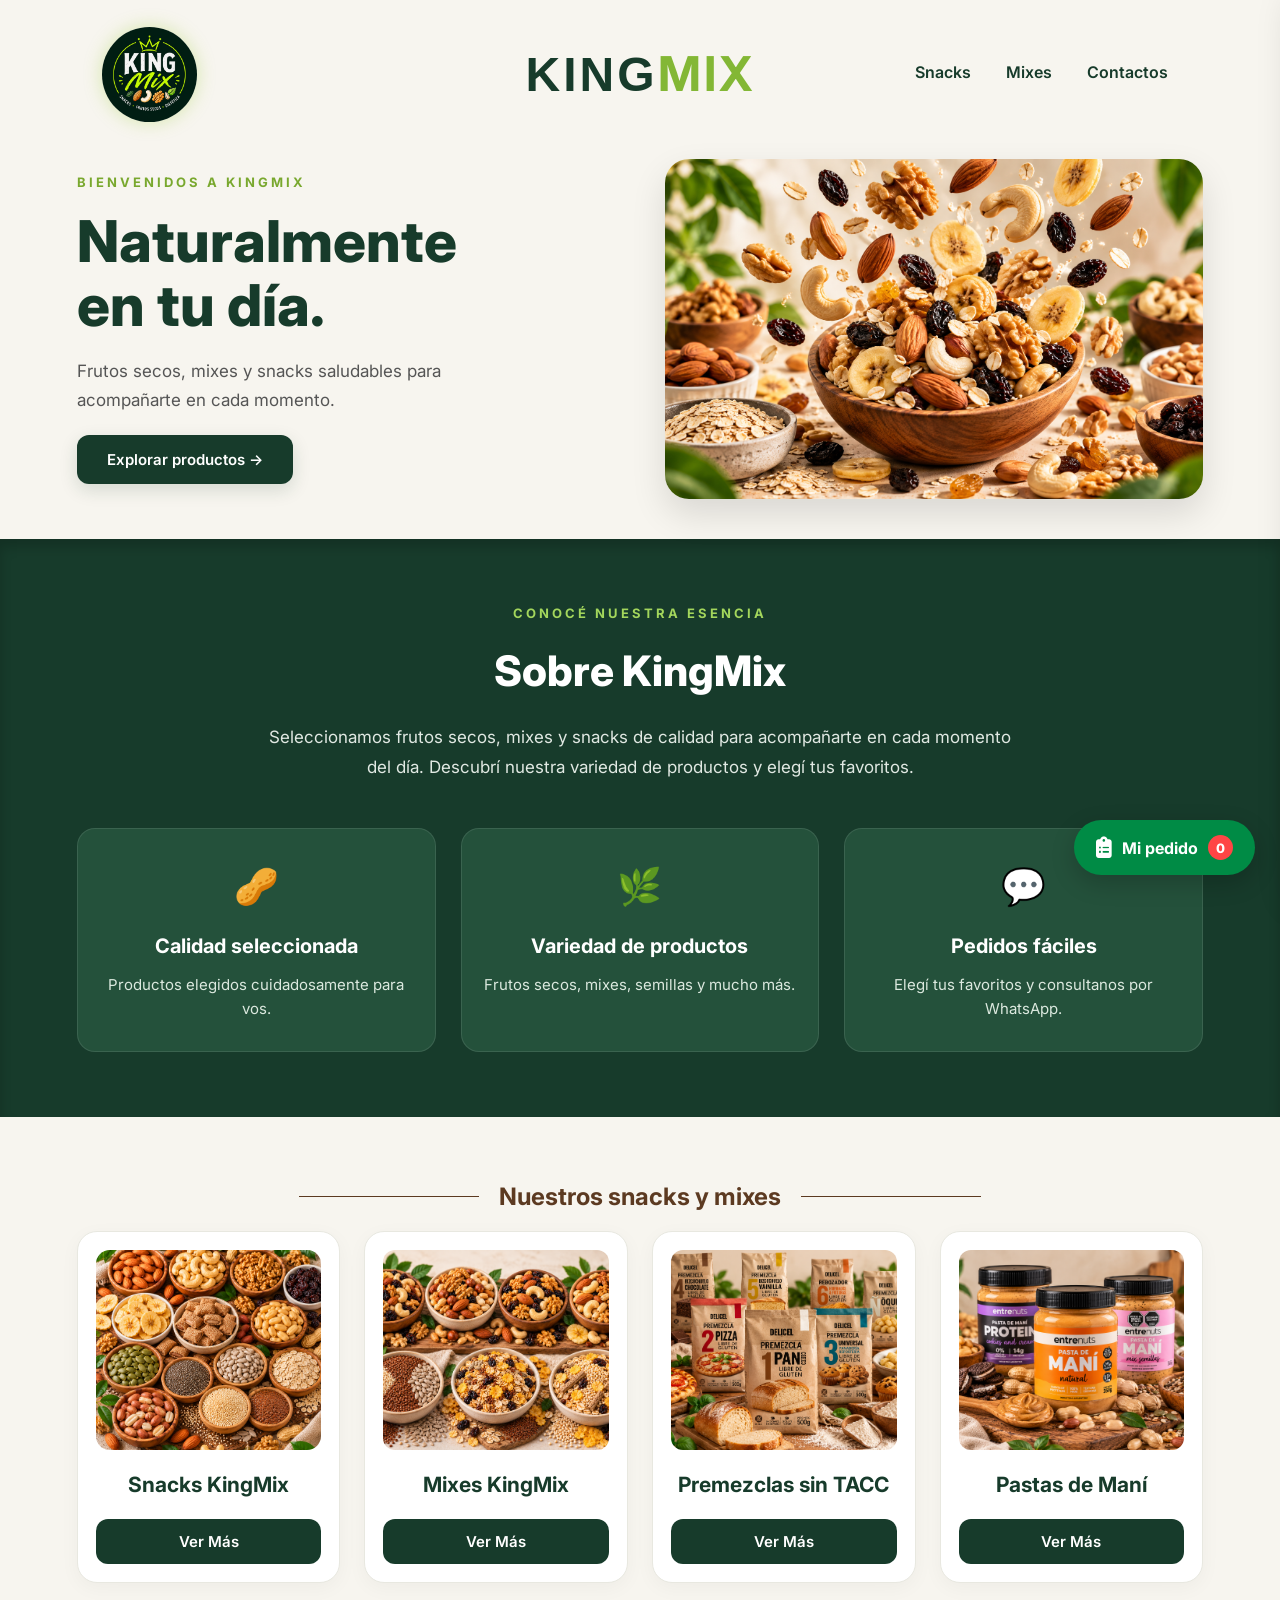
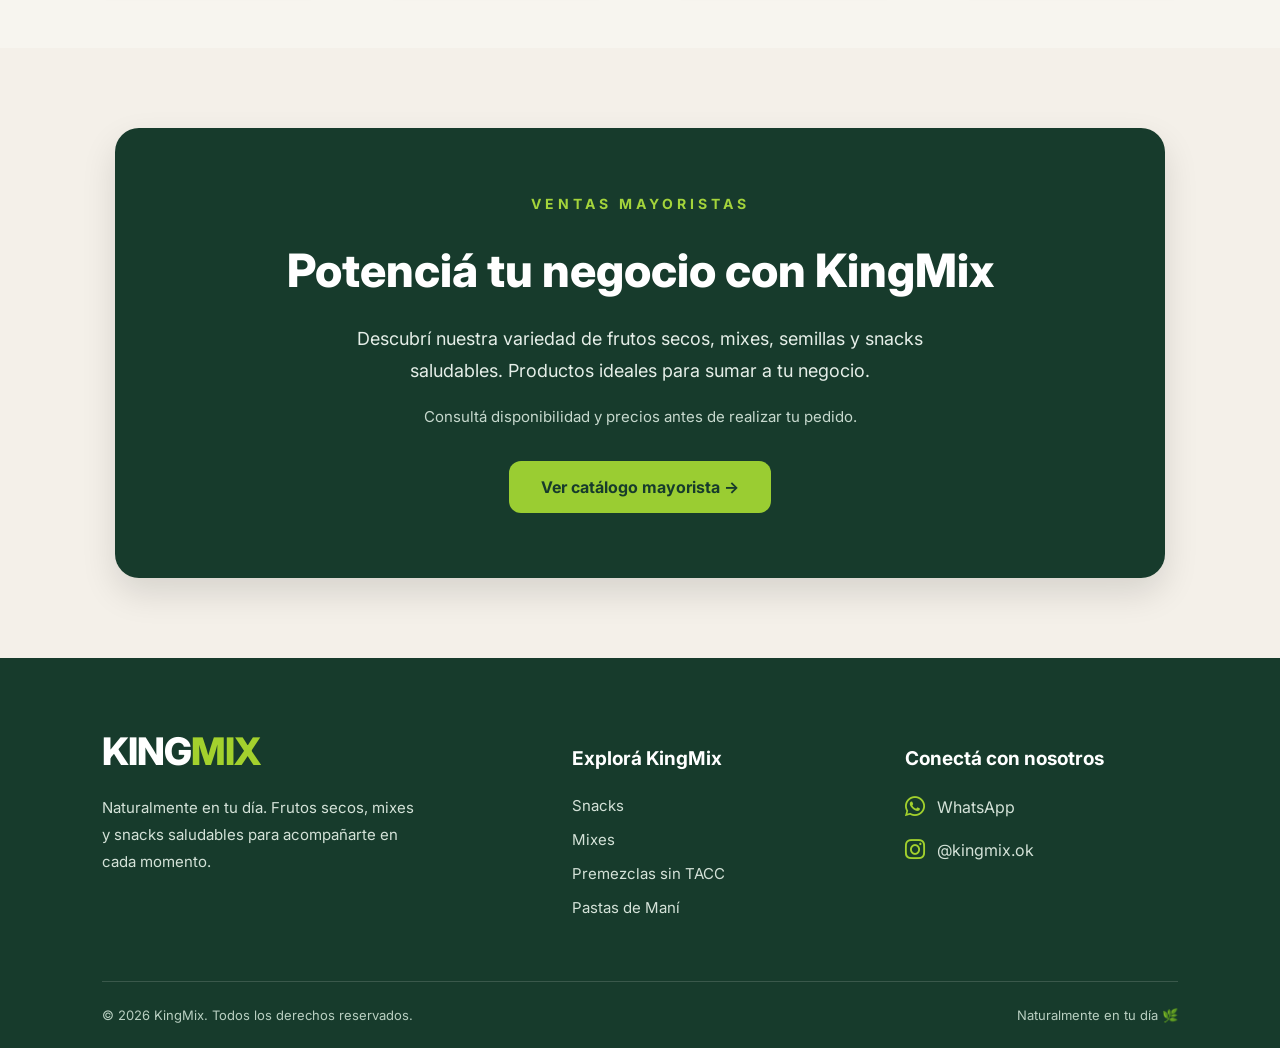
==== commit e362d228: "Correccion de HTML y mejoras responsive de KingMix" ====
--- a/index.html
+++ b/index.html
@@ -114,47 +114,69 @@
 </section>
   <!--inicio de main(muestra de mixs)-->
   <main>
-    <section class="productos" id="snacks">
-<h2>Nuestros snacks y mixes</h2>
-<div class="contenedor-productos">
-
-<article class="articuloimg">
-<!--tarjeta 1-->
-  <img src="img/snacks.individuales.png" alt="Snacks Kingmix">
-<h4>Snacks kingmix</h4>
-<a class="boton-comprar"
-   href="./pages/snacks.html">
-   Ver Mas
-</a>
-</article>
-<!--tarjeta 2-->
-<article class="articuloimg" id="mixes">
-  <img src="img/mixdeportivo.png" alt="Mixes KingMix">
-<h4>Mixes Kingmix</h4>
-<a class="boton-comprar"
-   href="./pages/mixes.html">
-   Ver Mas
-</a>
-</article>
-<!--tarjeta 3-->
-<article class="articuloimg">
- <img src="img/premezclauniversal.jpeg" alt="Premezclas sin TACC">
-<h4>Premezclas sin tacc</h4>
-<a class="boton-comprar"
-   href="./pages/premezclas.html">
-    Ver Más
-</a>
-</article>
-<!--tarjeta 4-->
-<article class="articuloimg">
-<img src="img/pastademani.webp" alt="Pastas de Maní KingMix">
-    <h4>Pastas de Maní</h4>
-<a class="boton-comprar"
-   href="./pages/pastasdemani.html">
-   Ver Más
-</a>
-</article>
-</div>
+   <section class="productos" id="snacks">
+
+    <h2>Nuestros snacks y mixes</h2>
+
+    <div class="contenedor-productos">
+
+        <!-- TARJETA 1: SNACKS -->
+        <article class="articuloimg">
+
+            <img src="./img/snacks2.png" alt="Snacks KingMix">
+
+            <h4>Snacks KingMix</h4>
+
+            <a class="boton-comprar" href="./pages/snacks.html">
+                Ver Más
+            </a>
+
+        </article>
+
+
+        <!-- TARJETA 2: MIXES -->
+        <article class="articuloimg" id="mixes">
+
+            <img src="./img/mixesnew.png" alt="Mixes y granolas KingMix">
+
+            <h4>Mixes KingMix</h4>
+
+            <a class="boton-comprar" href="./pages/mixes.html">
+                Ver Más
+            </a>
+
+        </article>
+
+
+        <!-- TARJETA 3: PREMEZCLAS -->
+        <article class="articuloimg">
+
+            <img src="./img/premezclasnueva.png" alt="Premezclas sin TACC KingMix">
+
+            <h4>Premezclas sin TACC</h4>
+
+            <a class="boton-comprar" href="./pages/premezclas.html">
+                Ver Más
+            </a>
+
+        </article>
+
+
+        <!-- TARJETA 4: PASTAS DE MANÍ -->
+        <article class="articuloimg">
+
+            <img src="./img/pastasdemaninueva.png" alt="Pastas de maní KingMix">
+
+            <h4>Pastas de Maní</h4>
+
+            <a class="boton-comprar" href="./pages/pastasdemani.html">
+                Ver Más
+            </a>
+
+        </article>
+
+    </div>
+
 </section>
 <!-- SECCIÓN MAYORISTA KINGMIX -->
 <section class="productos-encargo">
--- a/css/style.css
+++ b/css/style.css
@@ -1204,14 +1204,24 @@
     box-shadow: 0 15px 35px rgba(23, 59, 43, 0.12);
 }
 
-/* IMÁGENES */
+/* =====================================
+   KINGMIX - IMÁGENES DE CATEGORÍAS
+===================================== */
 
 .productos .articuloimg img {
     width: 100%;
     height: 210px;
-    object-fit: cover;
+
+    object-fit: contain;
+    object-position: center;
+
     border-radius: 14px;
     display: block;
+
+    margin: 0 auto;
+    padding: 8px;
+
+    box-sizing: border-box;
 }
 
 /* NOMBRE DE CATEGORÍA */
@@ -2563,4 +2573,423 @@
 .pagina-productos .producto-snack .boton-comprar:hover {
     background: #1ebe5d;
     transform: translateY(-2px);
-}+}
+/* ==========================================
+   KINGMIX - CENTRADO DE TARJETAS EN CELULAR
+========================================== */
+
+@media (max-width: 768px) {
+
+    .contenedor-productos {
+        display: flex;
+        flex-direction: column;
+        align-items: center;
+        justify-content: center;
+        width: 100%;
+        box-sizing: border-box;
+    }
+
+    .articuloimg {
+        margin-left: auto;
+        margin-right: auto;
+    }
+
+}
+/* ==========================================
+   KINGMIX - DISEÑO MODERNO PARA MIXES
+========================================== */
+
+/* Fondo general */
+body.pagina-mixes {
+    background-color: #f7f5ef;
+}
+
+/* Encabezado */
+.pagina-mixes .header-snacks {
+    background-color: #173b2c;
+    color: white;
+}
+
+/* Títulos de productos */
+.pagina-mixes .producto-snack h3 {
+    color: #173b2c;
+    font-weight: 700;
+}
+
+/* Tarjetas */
+.pagina-mixes .producto-snack {
+    background-color: #ffffff;
+    border: 1px solid #e8e8df;
+    border-radius: 22px;
+    padding: 24px;
+
+    box-shadow: 0 8px 25px rgba(0, 0, 0, 0.06);
+
+    transition: transform 0.3s ease,
+                box-shadow 0.3s ease;
+}
+
+/* Efecto al pasar el mouse */
+.pagina-mixes .producto-snack:hover {
+    transform: translateY(-5px);
+
+    box-shadow: 0 12px 30px rgba(0, 0, 0, 0.10);
+}
+
+/* Ingredientes */
+.pagina-mixes .ingredientes {
+    color: #5c3a21;
+    font-size: 14px;
+    line-height: 1.6;
+}
+
+/* Precios */
+.pagina-mixes .precios-producto {
+    color: #173b2c;
+}
+
+/* Botón WhatsApp */
+.pagina-mixes .producto-snack .boton-comprar {
+   background-color: #1ed760;
+    color: white;
+
+    border-radius: 12px;
+    padding: 15px;
+
+    font-weight: 700;
+    text-align: center;
+}
+
+/* Hover WhatsApp */
+.pagina-mixes .producto-snack .boton-comprar:hover {
+    background-color: #255d46;
+}
+/* =====================================
+   KINGMIX - BOTONES WHATSAPP UNIFICADOS
+===================================== */
+
+.producto-snack .boton-comprar {
+    background-color: #1ed760;
+    color: #ffffff;
+}
+
+.producto-snack .boton-comprar:hover {
+    background-color: #17b850;
+    color: #ffffff;
+}
+/* ==========================================
+   KINGMIX - TARJETAS PASTAS DE MANÍ
+========================================== */
+
+/* Títulos con la misma altura */
+
+.pastas-mani .producto-snack h3 {
+    min-height: 60px;
+
+    display: flex;
+    align-items: center;
+    justify-content: center;
+
+    text-align: center;
+    margin-bottom: 20px;
+}
+
+/* Contenedores de imágenes iguales */
+
+.pastas-mani .contenedor-pasta-img {
+    width: 100%;
+    height: 280px;
+
+    display: flex;
+    justify-content: center;
+    align-items: center;
+
+    overflow: hidden;
+    box-sizing: border-box;
+}
+
+/* Imágenes uniformes */
+
+.pastas-mani .contenedor-pasta-img img {
+    width: 230px;
+    height: 250px;
+
+    max-width: 100%;
+
+    object-fit: contain;
+    object-position: center;
+
+    display: block;
+    margin: 0;
+}
+
+/* Evitar tamaños diferentes por clases anteriores */
+
+.pastas-mani .pasta-natural,
+.pastas-mani .pasta-protein,
+.pastas-mani .pasta-semillas {
+    width: 230px;
+    height: 250px;
+    max-width: 100%;
+    object-fit: contain;
+}
+/* ==========================================
+   KINGMIX - RECUADROS UNIFORMES PASTAS
+========================================== */
+
+/* Mismo espacio para las tres imágenes */
+
+.pastas-mani .contenedor-pasta-img {
+    width: 260px;
+    height: 280px;
+
+    max-width: 100%;
+    margin: 0 auto 25px;
+
+    padding: 12px;
+    box-sizing: border-box;
+
+    display: flex;
+    justify-content: center;
+    align-items: center;
+
+    background-color: #f8f7f4;
+    border-radius: 16px;
+}
+
+/* Mismo tamaño de imagen */
+
+.pastas-mani .contenedor-pasta-img img {
+    width: 230px;
+    height: 250px;
+
+    max-width: 100%;
+
+    object-fit: contain;
+    object-position: center;
+
+    display: block;
+    margin: 0;
+}
+/* =====================================
+   KINGMIX - AJUSTE IMAGEN TARJETA SNACKS
+===================================== */
+/* KINGMIX - IMAGEN SNACKS ACTUALIZADA */
+/* KINGMIX - IMAGEN SNACKS ACTUALIZADA */
+
+.productos .articuloimg:first-child img {
+    width: 100%;
+    height: 210px;
+    object-fit: cover;
+    object-position: center;
+    border-radius: 14px;
+}
+/* ==========================================
+   KINGMIX - IMÁGENES UNIFORMES EN HOME
+========================================== */
+
+.productos .articuloimg img {
+    width: 100%;
+    height: 190px;
+    object-fit: cover;
+    object-position: center;
+    border-radius: 12px;
+    padding: 0;
+    margin: 0;
+    transform: none;
+}
+/* ==========================================
+   KINGMIX - IMÁGENES UNIFORMES EN HOME
+========================================== */
+
+.productos .articuloimg img {
+    width: 100%;
+    height: 200px;
+    object-fit: cover;
+    object-position: center;
+    border-radius: 12px;
+    display: block;
+}
+
+/* Imagen Snacks */
+.productos .articuloimg:first-child img {
+    width: 100%;
+    height: 200px;
+    object-fit: cover;
+    object-position: center;
+}
+/* ==========================================
+   KINGMIX - RESPONSIVE HOME
+   ========================================== */
+
+/* TABLETS */
+@media screen and (max-width: 1024px) {
+
+    .productos .contenedor-productos {
+        display: grid;
+        grid-template-columns: repeat(2, minmax(0, 1fr));
+        gap: 20px;
+        width: 100%;
+        max-width: 900px;
+        margin: 0 auto;
+    }
+
+    .productos .articuloimg {
+        width: 100%;
+        min-width: 0;
+        box-sizing: border-box;
+    }
+
+    .productos .articuloimg img,
+    .productos .articuloimg:first-child img {
+        display: block;
+        width: 100%;
+        height: 200px;
+        object-fit: cover;
+        border-radius: 12px;
+    }
+
+}
+
+/* CELULARES */
+@media screen and (max-width: 600px) {
+
+    .productos {
+        width: 100%;
+        padding: 40px 16px;
+        box-sizing: border-box;
+        overflow: hidden;
+    }
+
+    .productos h2 {
+        font-size: 24px;
+        text-align: center;
+        margin-bottom: 25px;
+    }
+
+    .productos .contenedor-productos {
+        display: grid;
+        grid-template-columns: minmax(0, 1fr);
+        gap: 20px;
+        width: 100%;
+        max-width: 380px;
+        margin: 0 auto;
+    }
+
+    .productos .articuloimg {
+        display: flex;
+        flex-direction: column;
+        align-items: center;
+        width: 100%;
+        min-width: 0;
+        height: auto;
+        padding: 18px;
+        margin: 0;
+        box-sizing: border-box;
+        background: #ffffff;
+        border-radius: 20px;
+    }
+
+    .productos .articuloimg img,
+    .productos .articuloimg:first-child img {
+        display: block;
+        width: 100%;
+        max-width: 100%;
+        height: 210px;
+        object-fit: cover;
+        object-position: center;
+        border-radius: 12px;
+        padding: 0;
+        margin: 0;
+        transform: none;
+    }
+
+    .productos .articuloimg h4 {
+        font-size: 21px;
+        text-align: center;
+        margin: 20px 0;
+    }
+
+    .productos .articuloimg .boton-comprar {
+        display: block;
+        width: 100%;
+        max-width: 100%;
+        padding: 14px;
+        text-align: center;
+        box-sizing: border-box;
+        margin: auto 0 0;
+        border-radius: 12px;
+        background-color: #173b2c;
+        color: #ffffff;
+        text-decoration: none;
+    }
+
+}
+
+/* ===================================================
+   KINGMIX - AJUSTE FINAL RESPONSIVE HOME (18/10/2026)
+   Solo aplica a la página principal.
+=================================================== */
+.productos .contenedor-productos {
+  width: 100%;
+}
+.productos .articuloimg {
+  width: 100%;
+  min-width: 0;
+  max-width: 100%;
+}
+.productos .articuloimg img,
+.productos .articuloimg:first-child img {
+  width: 100%;
+  height: 200px;
+  object-fit: cover;
+  padding: 0;
+}
+@media (max-width: 768px) {
+  .productos .contenedor-productos {
+    display: grid;
+    grid-template-columns: repeat(2, minmax(0, 1fr));
+    align-items: stretch;
+    gap: 16px;
+  }
+  .productos h2 {
+    gap: 10px;
+    font-size: clamp(20px, 4.5vw, 26px);
+    text-align: center;
+  }
+  .productos h2::before,
+  .productos h2::after {
+    width: 22px;
+    flex-shrink: 0;
+  }
+}
+@media (max-width: 600px) {
+  .productos {
+    padding: 40px 16px;
+  }
+  .productos .contenedor-productos {
+    grid-template-columns: minmax(0, 1fr);
+    max-width: 380px;
+    margin-inline: auto;
+  }
+  .productos .articuloimg {
+    padding: 16px;
+    height: auto;
+    margin: 0;
+  }
+  .productos .articuloimg img,
+  .productos .articuloimg:first-child img {
+    height: 210px;
+  }
+  .productos .articuloimg h4 {
+    font-size: 20px;
+    margin: 18px 0;
+  }
+  .productos .articuloimg .boton-comprar {
+    margin-top: auto;
+  }
+  .productos h2::before,
+  .productos h2::after {
+    display: none;
+  }
+}
